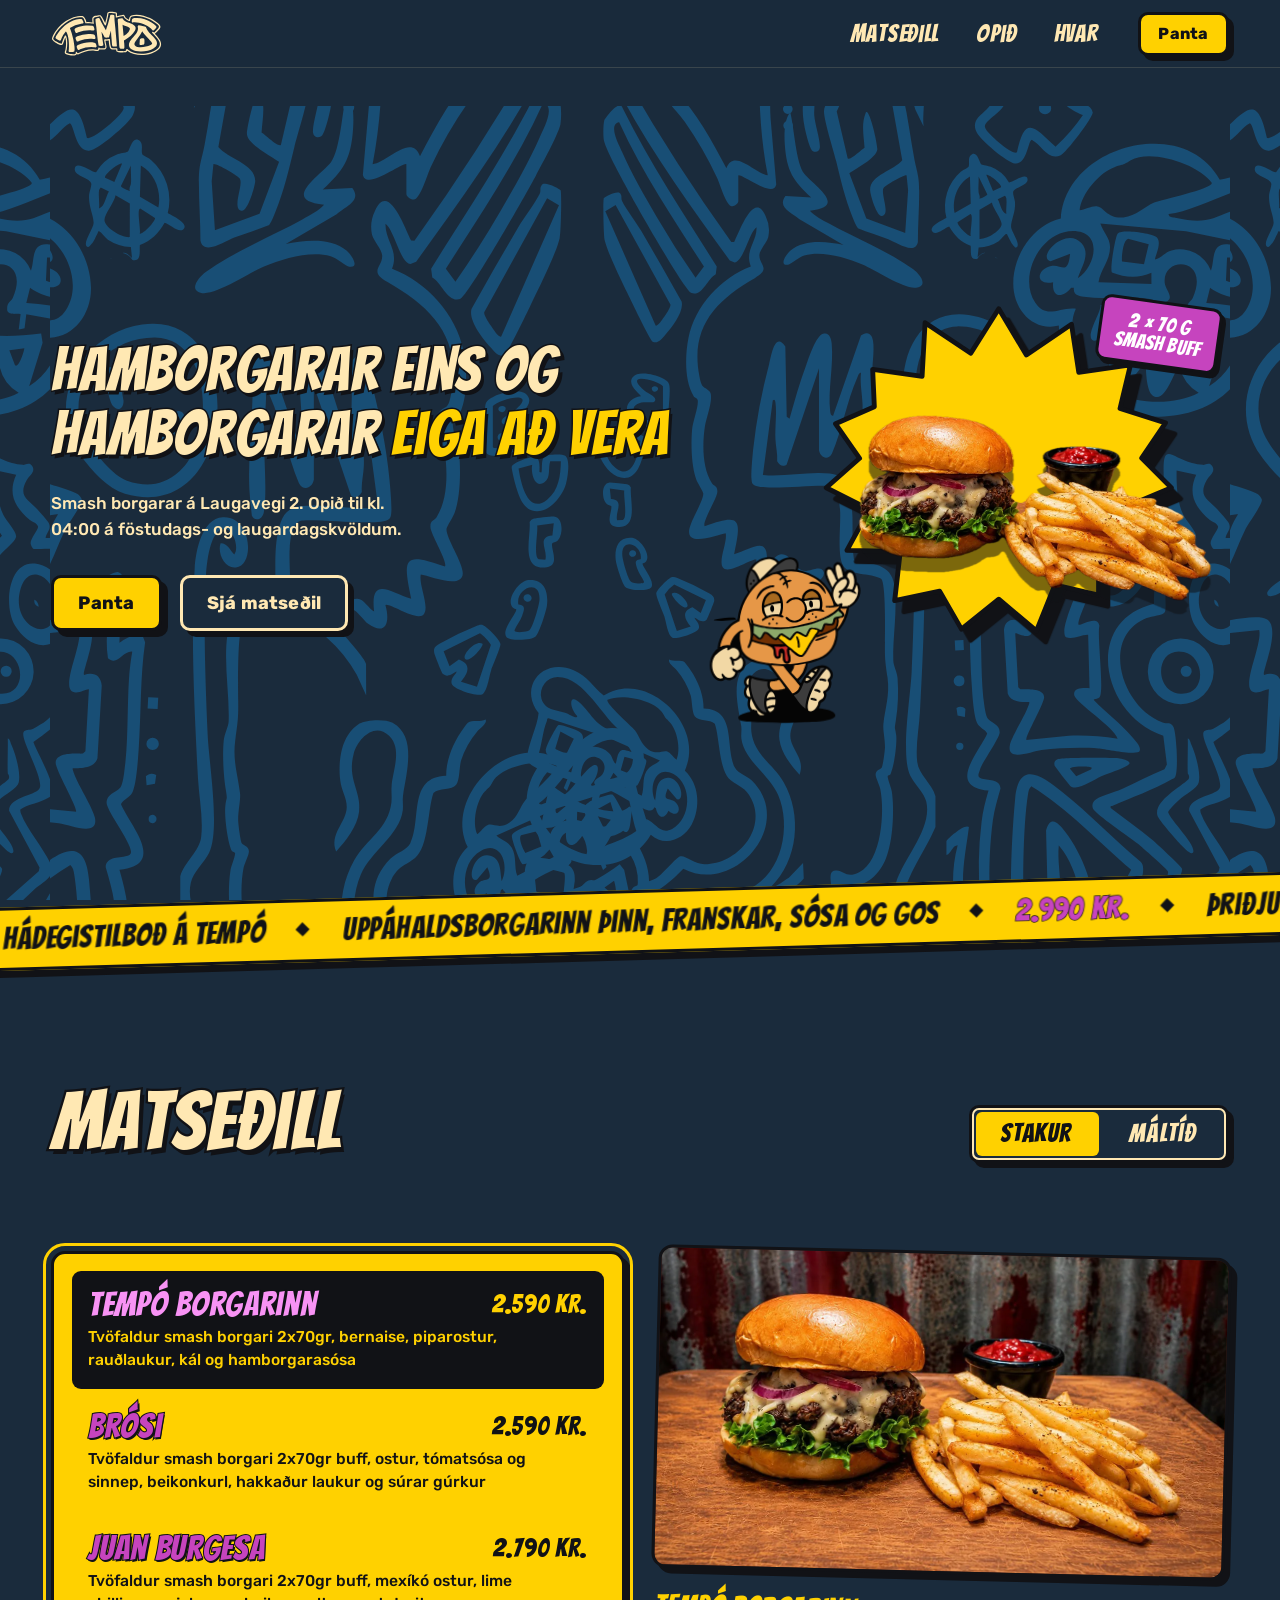
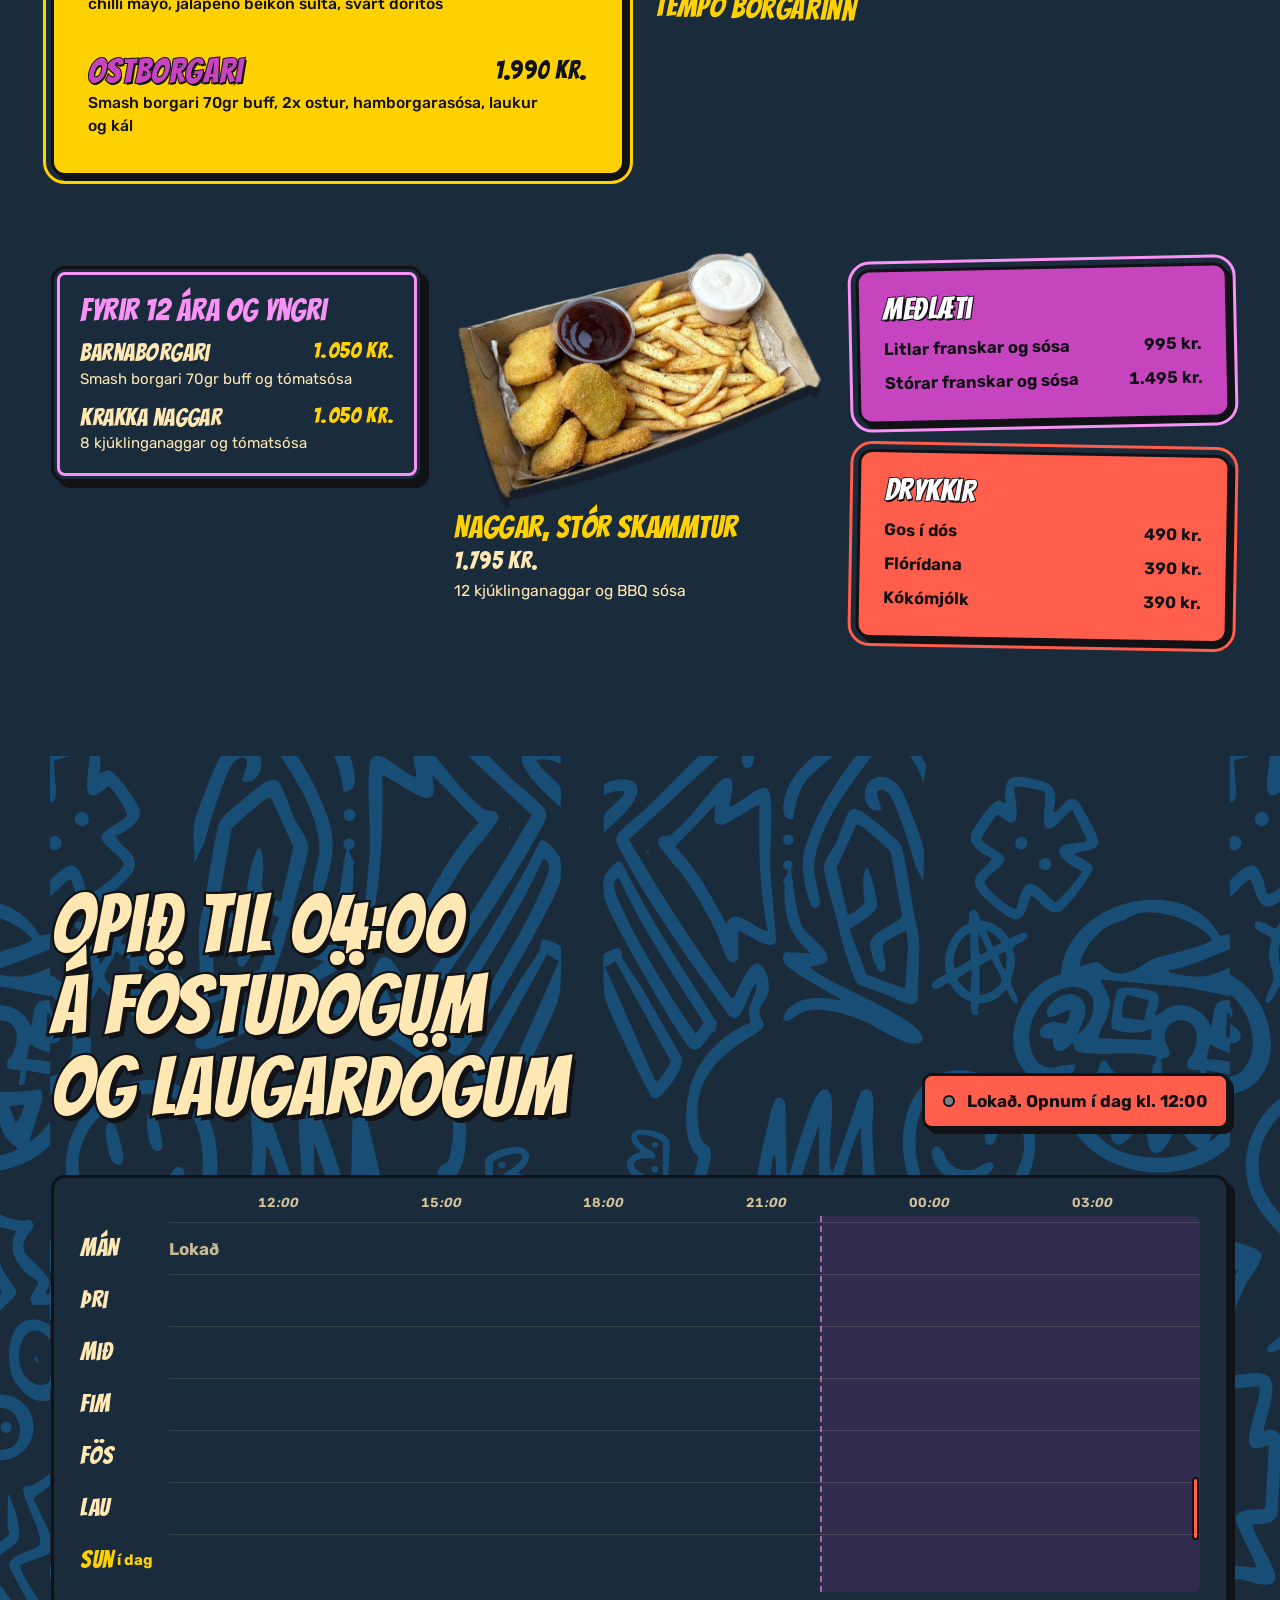
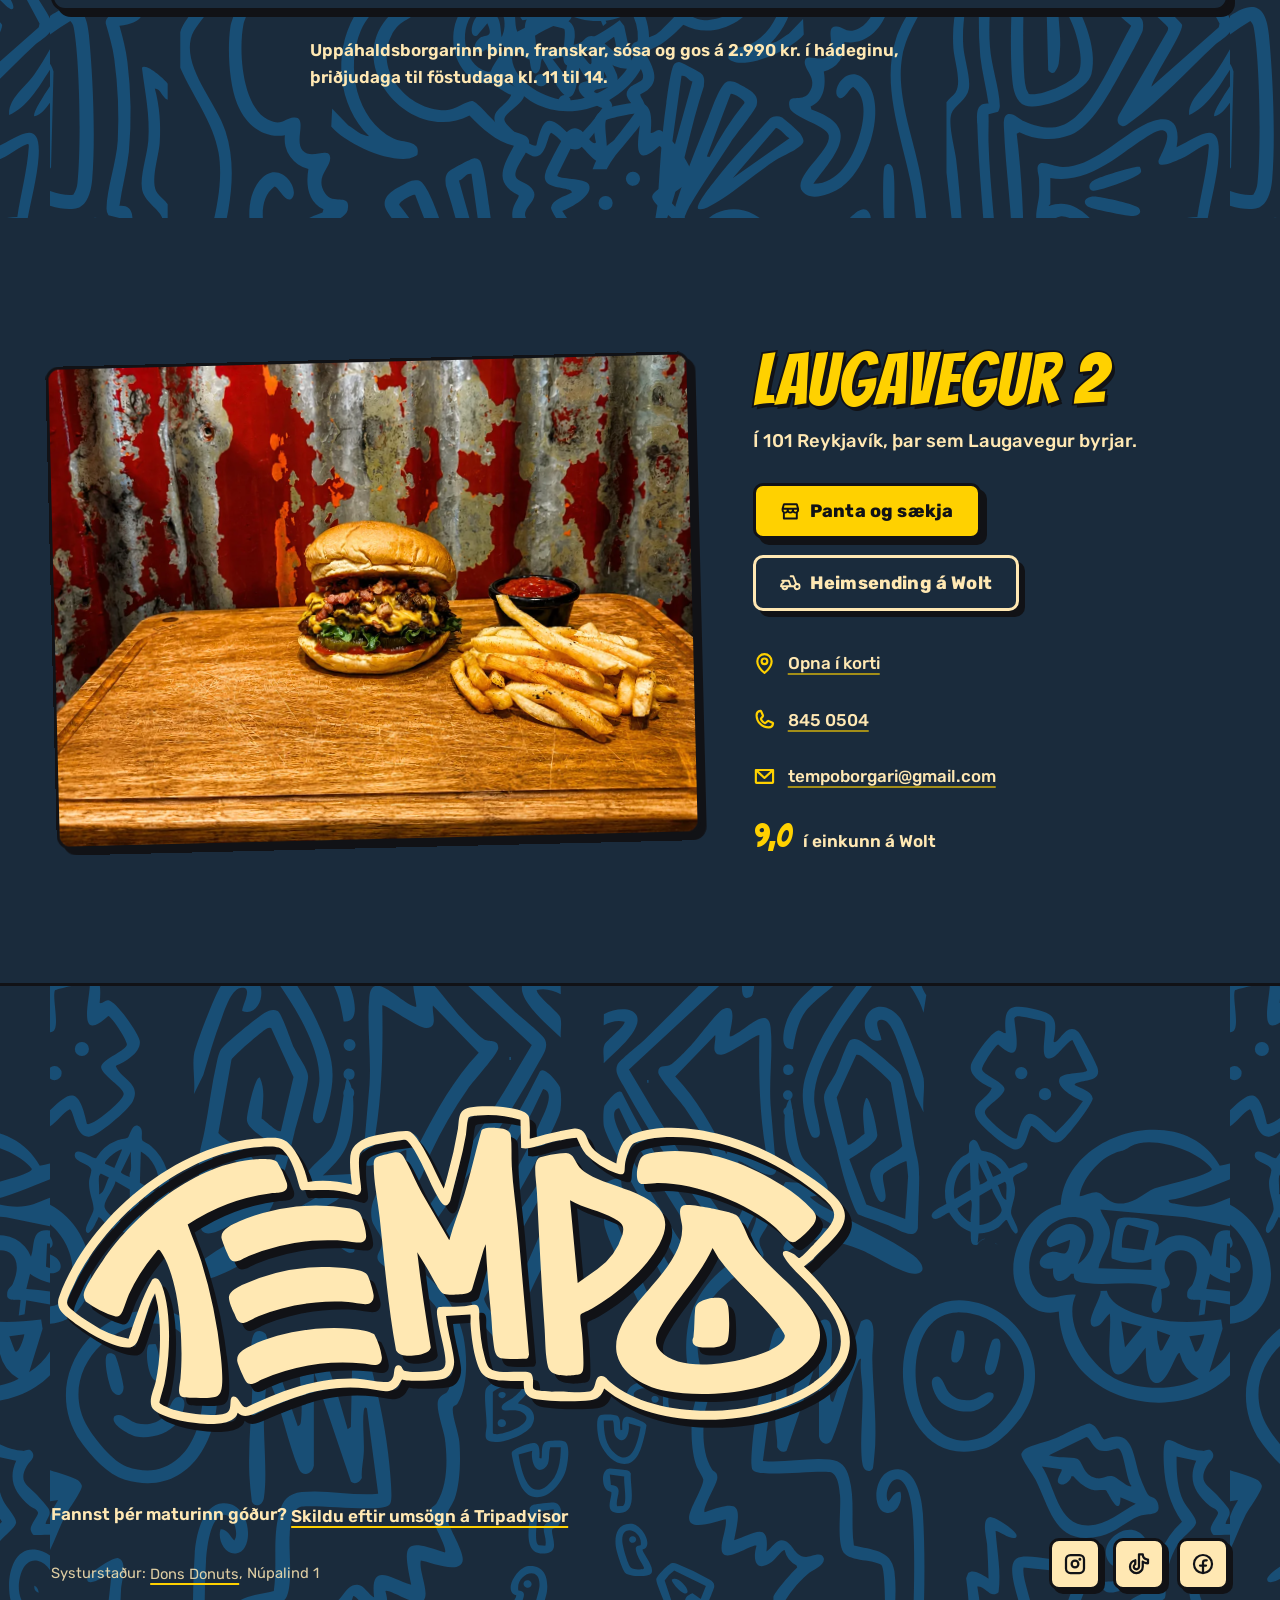
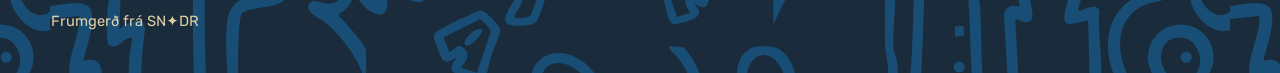
==== index.html @ e38ade60 "Deploy a52286d Tempó prototype (noindex preview)" ====
<!doctype html>
<html lang="is">
<head>
<meta charset="utf-8">
<meta name="viewport" content="width=device-width, initial-scale=1">
<title>Tempó Borgarar · Smash borgarar á Laugavegi 2</title>
<meta name="description" content="Smash borgarar á Laugavegi 2. Opið til 04:00 á föstudags- og laugardagskvöldum. Pantaðu til að sækja eða fáðu sent með Wolt.">
<meta name="robots" content="noindex, nofollow">
<meta name="theme-color" content="#1A2B3C">
<meta name="color-scheme" content="dark">
<link rel="icon" href="favicon-32.png" sizes="32x32" type="image/png">
<link rel="apple-touch-icon" href="apple-touch-icon.png">
<script>!function(){var r=document.documentElement;function s(v){r.getAttribute("data-input")!==v&&r.setAttribute("data-input",v)}addEventListener("pointerdown",function(){s("pointer")},!0);addEventListener("keydown",function(e){"Shift"!==e.key&&"Control"!==e.key&&"Alt"!==e.key&&"Meta"!==e.key&&s("key")},!0);r.classList.add("js")}();</script>
<link rel="preload" href="assets/fonts/bangers.woff2" as="font" type="font/woff2" crossorigin>
<link rel="preload" href="assets/fonts/rubik-var.woff2" as="font" type="font/woff2" crossorigin>
<link rel="preload" href="assets/img/cut-tempo.webp" as="image">
<link rel="stylesheet" href="assets/focus-guard.css">
<link rel="stylesheet" href="assets/tempo.css?v=75838f59">
<script src="assets/vendor/gsap.min.js" defer></script>
<script src="assets/vendor/ScrollTrigger.min.js" defer></script>
<script src="assets/tempo.js?v=7166f9d1" defer></script>
</head>
<body>
<svg class="sprite" aria-hidden="true" focusable="false"><symbol id="i-arrow-up-right" viewBox="0 0 256 256"><path d="M204,64V168a12,12,0,0,1-24,0V93L72.49,200.49a12,12,0,0,1-17-17L163,76H88a12,12,0,0,1,0-24H192A12,12,0,0,1,204,64Z"/></symbol><symbol id="i-envelope-simple" viewBox="0 0 256 256"><path d="M224,44H32A12,12,0,0,0,20,56V192a20,20,0,0,0,20,20H216a20,20,0,0,0,20-20V56A12,12,0,0,0,224,44ZM193.15,68,128,127.72,62.85,68ZM44,188V83.28l75.89,69.57a12,12,0,0,0,16.22,0L212,83.28V188Z"/></symbol><symbol id="i-facebook-logo" viewBox="0 0 256 256"><path d="M128,20A108,108,0,1,0,236,128,108.12,108.12,0,0,0,128,20Zm12,191.13V156h20a12,12,0,0,0,0-24H140V112a12,12,0,0,1,12-12h16a12,12,0,0,0,0-24H152a36,36,0,0,0-36,36v20H96a12,12,0,0,0,0,24h20v55.13a84,84,0,1,1,24,0Z"/></symbol><symbol id="i-instagram-logo" viewBox="0 0 256 256"><path d="M128,80a48,48,0,1,0,48,48A48.05,48.05,0,0,0,128,80Zm0,72a24,24,0,1,1,24-24A24,24,0,0,1,128,152ZM176,20H80A60.07,60.07,0,0,0,20,80v96a60.07,60.07,0,0,0,60,60h96a60.07,60.07,0,0,0,60-60V80A60.07,60.07,0,0,0,176,20Zm36,156a36,36,0,0,1-36,36H80a36,36,0,0,1-36-36V80A36,36,0,0,1,80,44h96a36,36,0,0,1,36,36ZM196,76a16,16,0,1,1-16-16A16,16,0,0,1,196,76Z"/></symbol><symbol id="i-list" viewBox="0 0 256 256"><path d="M228,128a12,12,0,0,1-12,12H40a12,12,0,0,1,0-24H216A12,12,0,0,1,228,128ZM40,76H216a12,12,0,0,0,0-24H40a12,12,0,0,0,0,24ZM216,180H40a12,12,0,0,0,0,24H216a12,12,0,0,0,0-24Z"/></symbol><symbol id="i-map-pin" viewBox="0 0 256 256"><path d="M128,60a44,44,0,1,0,44,44A44.05,44.05,0,0,0,128,60Zm0,64a20,20,0,1,1,20-20A20,20,0,0,1,128,124Zm0-112a92.1,92.1,0,0,0-92,92c0,77.36,81.64,135.4,85.12,137.83a12,12,0,0,0,13.76,0,259,259,0,0,0,42.18-39C205.15,170.57,220,136.37,220,104A92.1,92.1,0,0,0,128,12Zm31.3,174.71A249.35,249.35,0,0,1,128,216.89a249.35,249.35,0,0,1-31.3-30.18C80,167.37,60,137.31,60,104a68,68,0,0,1,136,0C196,137.31,176,167.37,159.3,186.71Z"/></symbol><symbol id="i-moped" viewBox="0 0 256 256"><path d="M212,124c-1.22,0-2.43.06-3.62.16L175.24,35.79A12,12,0,0,0,164,28H132a12,12,0,0,0,0,24h23.68l30.23,80.6A44.28,44.28,0,0,0,171,152h-29.2L119.24,91.79A12,12,0,0,0,108,84H28a12,12,0,0,0,0,24h4v2.92A60.14,60.14,0,0,0,0,164a12,12,0,0,0,12,12h4.74a44,44,0,0,0,86.52,0h65.48A44,44,0,1,0,212,124ZM48,130.05a12,12,0,0,0,8-11.32V108H99.68l16.5,44H26.06A36,36,0,0,1,48,130.05ZM60,188a20,20,0,0,1-18.32-12H78.32A20,20,0,0,1,60,188Zm152,0a20,20,0,1,1,20-20A20,20,0,0,1,212,188Z"/></symbol><symbol id="i-phone" viewBox="0 0 256 256"><path d="M224,154.8l-47.09-21.11-.18-.08a19.94,19.94,0,0,0-19,1.75,13.08,13.08,0,0,0-1.12.84l-22.31,19c-13-7.05-26.43-20.37-33.49-33.21l19.06-22.66a11.76,11.76,0,0,0,.85-1.15,20,20,0,0,0,1.66-18.83,1.42,1.42,0,0,1-.08-.18L101.2,32A20.06,20.06,0,0,0,80.42,20.15,60.27,60.27,0,0,0,28,80c0,81.61,66.39,148,148,148a60.27,60.27,0,0,0,59.85-52.42A20.06,20.06,0,0,0,224,154.8ZM176,204A124.15,124.15,0,0,1,52,80,36.29,36.29,0,0,1,80.48,44.46l18.82,42L80.14,109.28a12,12,0,0,0-.86,1.16A20,20,0,0,0,78,130.08c9.42,19.28,28.83,38.56,48.31,48A20,20,0,0,0,146,176.63a11.63,11.63,0,0,0,1.11-.85l22.43-19.07,42,18.81A36.29,36.29,0,0,1,176,204Z"/></symbol><symbol id="i-storefront" viewBox="0 0 256 256"><path d="M236,96a12,12,0,0,0-.44-3.3L221.2,42.51A20.08,20.08,0,0,0,202,28H54A20.08,20.08,0,0,0,34.8,42.51L20.46,92.7A12,12,0,0,0,20,96h0v16a43.94,43.94,0,0,0,16,33.92V216a12,12,0,0,0,12,12H208a12,12,0,0,0,12-12V145.92A43.94,43.94,0,0,0,236,112V96ZM57.05,52H199l9.14,32H47.91Zm91,56v4a20,20,0,0,1-40,0v-4ZM53,128.71A20,20,0,0,1,44,112v-4H84v4a20,20,0,0,1-20,20,19.76,19.76,0,0,1-9.07-2.2A11.54,11.54,0,0,0,53,128.71ZM196,204H60V155.81c1.32.12,2.65.19,4,.19a43.86,43.86,0,0,0,32-13.85,43.89,43.89,0,0,0,64,0A43.86,43.86,0,0,0,192,156c1.35,0,2.68-.07,4-.19Zm16-92a20,20,0,0,1-9,16.71,11.66,11.66,0,0,0-1.88,1.09A20,20,0,0,1,172,112v-4h40Z"/></symbol><symbol id="i-tiktok-logo" viewBox="0 0 256 256"><path d="M224,68a44.05,44.05,0,0,1-44-44,12,12,0,0,0-12-12H128a12,12,0,0,0-12,12V156a16,16,0,1,1-22.85-14.47A12,12,0,0,0,100,130.69V88A12,12,0,0,0,85.9,76.19a79.35,79.35,0,0,0-47.08,27.74A81.84,81.84,0,0,0,20,156a80,80,0,0,0,160,0V122.67A107.47,107.47,0,0,0,224,132a12,12,0,0,0,12-12V80A12,12,0,0,0,224,68Zm-12,39.15a83.05,83.05,0,0,1-37-14.91A12,12,0,0,0,156,102v54a56,56,0,0,1-112,0,57.86,57.86,0,0,1,32-51.56V124a40,40,0,1,0,64,32V36h17.06A68.21,68.21,0,0,0,212,90.94Z"/></symbol><symbol id="i-x" viewBox="0 0 256 256"><path d="M208.49,191.51a12,12,0,0,1-17,17L128,145,64.49,208.49a12,12,0,0,1-17-17L111,128,47.51,64.49a12,12,0,0,1,17-17L128,111l63.51-63.52a12,12,0,0,1,17,17L145,128Z"/></symbol></svg>
<a class="skip" href="#efni">Beint í efnið</a>

<header class="bar">
  <div class="bar__in">
    <a class="bar__logo" href="#top" data-top aria-label="Tempó, efst á síðu"><svg class="logo" aria-hidden="true" focusable="false" xmlns="http://www.w3.org/2000/svg" viewBox="610.6 99.6 816.1 330.7"><g fill="currentColor"><path d="M1091.6 137.5c13-3.8 27-7.4 40.4-9.5 3.6-.6 5.7-1.3 9.4-.1 6.5 2 7.5 10 10.4 15.2 5.4 9.7 17.2 14.5 26.7 19.4 1.7-12 5.3-25.4 17.6-30 39.9-15.1 99.5.4 136.3 19 20 10.1 53.4 30.4 68.2 46.8 22.1 24.6-10.1 43.3-24.9 60.6l-8.7 7a251 251 0 0 1 32.1 37c11.8 17.2 19.5 38.8 9.2 58.4-17.9 33.9-69 51.4-105 56.3-45.8 6.3-100.6.8-137.1-29.2-1.9 6.7-6.7 11-13.8 11.9-14 1.6-36.1 1.2-50.2-.5-12.7-1.6-17.5-5.5-16.6-19-10.9-.4-32.8 2-41-6.4-8.5-8.7-12-39.2-12.6-51.5-.1-2.5.4-5.7 0-8.1-.1-.8.3-.9-.8-.8l-23.8 1.6c1.1 12.5 4.9 24.6 7 36.8.9 5.6 2 10 .2 15.6-1.4 4.2-3.9 8.3-8.1 10-7.6 2.9-30 2.7-38.7 2.3-1.3-.1-4-1-4.4-1-.6.1-2.8 4.6-3.5 5.5-8.3 10.6-20.2 4.8-31.5 3.6-42.1-4.4-71.9 7.4-109.1 23.4-7 3-14.6 7.4-21.2 1-1.6 7-10 9.5-16.3 10.6-15.6 2.9-54.4-2.6-67-12.8-8.6-6.9-.9-20.3 1-29.3 4.4-19.5 5.1-43.4 3.6-63.2q-1-12.9-4.3-25.3l-2.7 5.3c-6 13.1-9.2 29.4-14.7 42.3-1.4 3.3-3.8 6.1-7.6 6.7-16 2.2-47.5-17.7-60-27.7-8.6-7-15.5-12.2-11-24 29.2-78.6 117.8-154.2 203.9-158.5 16.5-.8 23-1.4 32.5 12.8a92 92 0 0 1 13.1 31.2c14.7-2.4 30-1 44.3 2.7-1.1-9.2-2.6-19.7-1.6-29 1.2-11.3 12-16.9 21.9-19.5 7.8-2 29.5-6.3 36.7-5.2 4.3.7 9.3 8.5 11.5 12 9 14 15.9 30.7 23.6 45.5.7-.3 3.4-11.1 3.9-12.9q6.5-23.3 10.5-47.1c1.5-9.6-.4-18.9 12-21.3 13-2.5 43-1.6 55 4.8 1.9 1.1 4 3 4.5 5.2s.6 7.7.7 10.2c.2 3.7-.2 7.5 0 11.2m-9.4-19a115 115 0 0 0-42.3-4.3c-1.8 0-8.6.8-9.6 1.8-1.6 1.8-2.3 13.8-2.8 17.3-3.8 22.6-10.6 44.5-15.9 66.8-4.2 8.7-8.6 2.8-11.7-2.7-9.8-17.1-17-38.9-28.6-54.6-4.2-5.7-4.7-4.4-11.5-3.5-8.4 1-28.1 4-34.5 8.6-1.7 1.2-4.2 3.7-4.7 5.7-1.2 6-.5 13.9 0 20 .2 4.3 1.8 11.3 1.5 15.2 0 2-1.7 5-4 5.2-1.7 0-9.1-2.5-11.8-3-14-2.8-25.4-1.6-39.1-1.9-3.4 0-5.6 1.4-7-3.4-3.3-12-7.2-28-16.7-37-4.3-4.2-16.2-3.4-22.1-3-76.2 3.8-154.8 70.2-186.8 136.4-2 4.3-5.9 12-7.2 16.2-2 6 1 8 5.4 12 4.8 4.1 12 8.9 17.5 12.4a95 95 0 0 0 38.2 15.8c6.9-20.3 13.3-40.8 23.8-59.5 5.3-4.1 8.3 2.3 9.9 6.5 9.7 26.8 8.2 70.2 2.4 98-.6 2.9-5.2 18.3-5 19.2.3 1.8 13 6.7 15.4 7.4 11.4 3.5 42.3 8 52.6 2.3 5.4-3 1.6-14.6 5.4-15.8 6.5-2 7.6 10.7 14 10.7 34.7-16.8 72.2-30.4 111.6-28.7 8.9.4 17.8 2.9 26.3 3.3 5.2.2 7.7-.3 9.6-5.6 1.3-3.4.1-10.7 4.6-11.2s4.3 4.6 6.4 5.5c.9.4 4.4.9 5.6 1 6.3.5 16.4-.1 23-.6 7-.5 12.9-.8 12.8-9.5-.1-11.5-5.9-29-7.6-41.3-.5-3.5-2.4-11.2.7-13.3 2-1.3 13-.4 16.4-.5l9.3-.6c3.7-.2 10.6-2.9 13.5-.3 2.5 2.3 1.3 9.8 1.6 13.1.8 12.8 2 26.1 5.5 38.5 1.2 4.7 2.5 10.6 7.6 12.6 8.8 3.4 21.8 1.4 31.4 1.9 6.4.2 9 .7 9.5 7.9.3 2.2-.5 7.3.3 9 1.5 3 15.3 2.3 18.6 3.2 11.2-1.3 26.7 1.8 37.5-.3 8.1-1.5 4.5-13.7 10.7-15.4 5.5-1.4 7.4 3.5 10.9 6.4 49.4 41.8 163.5 35.5 211.7-6.2 30.2-26.1 21.6-50.6-.3-78.4-9.8-12.4-21.4-22-31.4-33.5-1.6-1.9-7-8.8-7-10.9-.6-6.2 8.6-1.6 11-.1 1.6 1 3.9 3.6 4.8 4q.8.3 1.4-.2c1.8-.8 9.5-9 11.4-11a339 339 0 0 0 17-19c11.9-14.7 4.1-22.2-8.3-32.6-44.1-36.8-113.4-67-172-56.8-3.4.6-12.4 2.6-15.1 4.4-4.6 3.2-8 15.4-8.7 20.7-1 7.3 1.5 13.1-9.4 9.2a86 86 0 0 1-29.8-18.7c-4.4-5.2-6.3-11-9.3-16.9-7 .5-14.2 2-21 3.5-8.6 1.9-20.1 6.3-28.3 7.2a21 21 0 0 1-6.6-.4zm0 0"/><path d="m1047.3 243.4-1.9 4.9-11.8 40.4c-1 2.5-3.4 3.7-6 4.4-3.9 1-18 1.8-21.8.5-3.8-1.2-6.6-7-8.7-10.4-3.1-5.2-5.8-10.8-9-16l-9.6-15.7c3.6 32.1 8.5 64 13.6 95.8-.8 6-12.4 7.7-17.2 8-5.9.4-14.6.8-17.7-5.3-8-44-11.7-89-16.5-133.5-1.8-17-6.3-37.3-5.9-54.3.1-3.5 1.3-5.5 4.6-6.8 2.7-1 14.1-4 17-4.3 6.5-.6 8.7 4.7 11.4 9.7 5.5 10.2 9.8 21.2 15.5 31.4l27.4 47.4c4-15.5 10.4-30.3 15-45.6 6.5-21.4 11.2-43.4 17.3-64.8 2.2-3.5 11.6-2.8 15.5-2.6 5 .3 13.2 1.2 14 7.4 1.2 10 .4 21.3 1 31.5 1.1 20 4.2 39.8 6 59.7 4 43 7.3 86 11.3 129-.5 1.6-.7 4-2.8 4.3-8.2-.4-17.5 1-25.5-.6-6.3-1.3-6.7-10.7-7.5-16-1.3-8.8-1.4-17.7-2.2-26.5-2.3-24-4.4-48-5.5-72m199.3-39c5.6-1.2 17.2 1.3 23.1 2.3 6.4 1.2 25.1 4.6 29.8 8 4.1 2.8 9.8 18.8 12.8 24.2 14.5 26.2 43 43 60.3 67.6 18.3 26.2 11.9 46.4-12.9 64-31.7 22.8-93.6 27.4-131 20.4-34.2-6.3-63.6-30.4-44.3-67 16-30.3 62.5-62.4 60.2-98.7-.3-5.1-5.7-19 2-20.8m28.6 42.8c-3.8 8.5-9 17-14.2 24.7-11.3 17-25 32.4-35.4 50-5.4 9.2-11.5 19.2-3.2 28.5 22.1 24.5 83.7 11.3 110.5-.5 5-2.2 15-8.3 14.9-14.5 0-1.8-7-11.5-8.7-13.5-17.5-22.4-41.6-41.4-58.2-64.9zM740.9 395.9c-3.5-3.3-.6-13.1-.2-17.6 3-34-.1-95-18.1-124.8-4.2-6.9-4-5-8.6.5a181 181 0 0 0-25.1 39.7c-2.4 5.5-4 11.7-6.4 17-1.4 3-3.1 5.5-7 5.4a97 97 0 0 1-30-15.2q-3.2-4.5-1.4-9.9c2.6-7.7 13.3-23.4 18.3-30.7 32.3-47.9 94.3-98.7 154.5-102.2 5.8-.3 17-1 21.1 3a85 85 0 0 1 9.6 21c2.4 11.3-10 9.2-17.4 10.3a194 194 0 0 0-82.3 31.3c4.3 12.5 9.8 24.6 13.7 37.2a502 502 0 0 1 19.6 95.2c.9 9 2.8 27.3 0 35.3-1.8 5.3-6.1 5.7-11.2 6.2-4.6.5-9.2.1-13.7 0-3.1 0-13.3.3-15.4-1.7M1128 151.8c8.1.3 9 9.3 13.6 14.5 10 11.4 36.2 17.5 50.7 23.5 26 10.7 45.7 23.4 29.4 54-13.2 24.7-43.1 50.5-67.5 64.3-1.6 1-11.2 5.3-11.5 5.9-1.3 2 1 15.4 1.3 18.7q.8 8.5 1.1 16.8c.2 5 .8 16.3-.1 20.6-.3 1.6-1.8 3.7-3.5 4-2 .5-7.6 1.1-9.8 1.3-7 .4-19.3-.2-21.7-8.3-3-10.2-2.8-29.6-3.7-40.9-3.3-45-5.3-90.1-7.6-135.2-.4-7.5-1.8-16-1.7-23.4 0-4 1-9.5 5-11.4a91 91 0 0 1 26-4.4m11.7 130.7 19.9-14.1a68 68 0 0 0 25.1-34.8c2.4-9.2-1-11.8-8.4-16-14-7.8-30.4-10-44.3-18.2Zm0 0"/><path d="M1348.6 237.2c-3.3-3-6.3-7-9.7-10.1-28.8-25.5-82.8-46.3-121.4-45-3.8 0-8.8 1-12.5 1-9.7 0-5.1-20.8-2-25.9 3.4-5.7 14.3-6.1 20.6-6.7 44.7-3.8 85.6 11.2 122.6 34.6a138 138 0 0 1 29.6 24.3c4.7 5.4 4 9.3.2 15a82 82 0 0 1-17.7 16.6c-4.4 1.3-6.8-1-9.7-3.8M865.2 205a198 198 0 0 1 46.2 2.7c4.4 1 8.7 2.5 10.6 6.8 2.2 4.7 6 17.7 5 22.5s-5.6 5-9.5 4.8c-6-.3-12.8-2-19.1-2.2a206 206 0 0 0-89.2 15.7c-5 2-14 9.1-18.4 3.3-2-2.6-8.8-19.1-9-22.1-.3-8.3 11.7-13 18.1-16 19-8.7 44.4-14.4 65.3-15.5m17.5 61.4c9.6 0 20.9.6 30.4 2 4.6.8 12.6 2 15.3 6 2 2.9 6 16.8 6.3 20.4.3 5.6-2.7 9.1-8.4 9-5-.3-11.6-1.9-17-2.3-30-2.2-62.7 3-90.4 14.4-3.6 1.5-11.6 6.2-14.6 6.7-6.1.9-7.7-5.3-9.7-9.7-1.9-4.1-5.9-12.8-5.2-17 .9-5.3 8.7-9.3 13-11.5a192 192 0 0 1 80.3-18m52.9 67.9a70 70 0 0 1 7.4 22.9c0 11.4-12.2 6.8-19 6.2a206 206 0 0 0-101 15.7c-4.8 2-12.3 8.3-16.5 2.4-2-2.7-8.2-17-8.7-20.1-1.5-8.8 7-12.7 13.7-16 31.2-15.6 80.1-22 114.2-15 2.1.5 8.6 2.5 10 3.9m342.7-37c7.1-.1 10.3 1.3 12.2 8.2 1.6 6.1 2 30-.6 35.4-3.4 7-18.4 6.7-25 6.2-4.5-.3-10-1-10-6.8 0-1.6.8-2.6 1-3.9 1.2-9.5.7-18.8 1.7-28.1.9-8.1 14-10.9 20.7-11m0 0"/></g></svg></a>
    <nav class="bar__nav" aria-label="Aðalvalmynd">
      <a href="#matsedill">Matseðill</a>
      <a href="#opid">Opið</a>
      <a href="#hvar">Hvar</a>
    </nav>
    <a class="btn btn--cheese bar__cta" href="https://takeaway.dineout.is/tempoborgarar/order?lng=is">Panta</a>
    <button class="bar__burger" type="button" aria-expanded="false" aria-controls="valmynd" aria-label="Opna valmynd">
      <span></span><span></span><span></span>
    </button>
  </div>
</header>

<div class="panel" id="valmynd" tabindex="-1" role="dialog" aria-modal="true" aria-label="Valmynd" hidden>
  <nav class="panel__nav" aria-label="Valmynd">
    <a href="#matsedill">Matseðill</a>
    <a href="#opid">Opið</a>
    <a href="#hvar">Hvar</a>
  </nav>
  <p class="panel__status" data-status>Opnunartímar</p>
  <div class="panel__foot">
    <a class="btn btn--cheese" href="https://takeaway.dineout.is/tempoborgarar/order?lng=is">Panta</a>
    <a class="btn btn--line" href="https://wolt.com/is/isl/reykjavik/restaurant/tempo-borgarar">Wolt heimsending</a>
  </div>
</div>

<div class="awning" aria-hidden="true"></div>

<main id="efni">

  <section class="hero dood" id="top" aria-labelledby="hero-title">
    <div class="hero__copy">
      <h1 class="hero__title" id="hero-title">
        <span class="w"><span>Hamborgarar eins&nbsp;og</span></span>
        <span class="w"><span>hamborgarar <em>eiga&nbsp;að&nbsp;vera</em></span></span>
      </h1>
      <p class="hero__sub">Smash borgarar á Laugavegi 2. Opið til kl. 04:00 á föstudags- og laugardagskvöldum.</p>
      <div class="hero__cta">
        <a class="btn btn--cheese btn--big" href="https://takeaway.dineout.is/tempoborgarar/order?lng=is">Panta</a>
        <a class="btn btn--line btn--big" href="#matsedill">Sjá matseðil</a>
      </div>
    </div>
    <div class="hero__stage" aria-hidden="true">
      <svg class="hero__burst" viewBox="-100 -100 200 200"><polygon data-burst points=""/></svg>
      <img class="hero__burger" src="assets/img/cut-tempo.webp" width="998" height="531" alt="">
      <span class="sticker sticker--grape hero__tag">2 × 70 g<br>smash buff</span>
      <div class="guy-home guy-home--hero" data-guy-home="hero"><img src="assets/svg/mascot.svg" width="1220" height="1160" alt=""></div>
    </div>
  </section>

  <div class="tape" role="marquee" aria-label="Hádegistilboð á Tempó: uppáhaldsborgarinn þinn, franskar, sósa og gos á 2.990 kr., þriðjudaga til föstudaga kl. 11 til 14">
    <div class="tape__track" data-tape aria-hidden="true">
      <span>Hádegistilboð á Tempó</span><b>Uppáhaldsborgarinn þinn, franskar, sósa og gos</b><span class="tape__price">2.990 kr.</span><b>Þriðjudaga til föstudaga kl. 11 til 14</b>
    </div>
  </div>

  <section class="menu" id="matsedill" aria-labelledby="menu-title">
    <div class="menu__head">
      <h2 class="h2" id="menu-title">Matseðill</h2>
      <div class="switch" role="radiogroup" aria-label="Verð">
        <button type="button" role="radio" aria-checked="true" data-mode="stakur">Stakur</button>
        <button type="button" role="radio" aria-checked="false" data-mode="maltid">Máltíð</button>
        <span class="switch__knob" aria-hidden="true"></span>
      </div>
      <p class="menu__note" data-mode-note>Máltíð: borgari, franskar, sósa og gos.</p>
    </div>

    <div class="menu__main">
      <div class="board">
        <ul class="board__list">
          <li><button class="item" type="button" aria-pressed="true" data-burger="tempo">
            <span class="item__name">Tempó borgarinn</span>
            <span class="item__price"><span data-p="2590,3590">2.590</span> kr.</span>
            <span class="item__desc">Tvöfaldur smash borgari 2x70gr, bernaise, piparostur, rauðlaukur, kál og hamborgarasósa</span>
          </button></li>
          <li><button class="item" type="button" aria-pressed="false" data-burger="brosi">
            <span class="item__name">Brósi</span>
            <span class="item__price"><span data-p="2590,3590">2.590</span> kr.</span>
            <span class="item__desc">Tvöfaldur smash borgari 2x70gr buff, ostur, tómatsósa og sinnep, beikonkurl, hakkaður laukur og súrar gúrkur</span>
          </button></li>
          <li><button class="item" type="button" aria-pressed="false" data-burger="juan">
            <span class="item__name">Juan Burgesa</span>
            <span class="item__price"><span data-p="2790,3790">2.790</span> kr.</span>
            <span class="item__desc">Tvöfaldur smash borgari 2x70gr buff, mexíkó ostur, lime chilli mayo, jalapeno beikon sulta, svart doritos</span>
          </button></li>
          <li><button class="item" type="button" aria-pressed="false" data-burger="ost">
            <span class="item__name">Ostborgari</span>
            <span class="item__price"><span data-p="1990,2990">1.990</span> kr.</span>
            <span class="item__desc">Smash borgari 70gr buff, 2x ostur, hamborgarasósa, laukur og kál</span>
          </button></li>
        </ul>
      </div>

      <figure class="display">
        <div class="display__frame">
          <img class="is-on" data-photo="tempo" src="assets/img/photo-tempo.webp" width="1200" height="675" alt="Tempó borgarinn með frönskum á viðarbretti fyrir framan ryðgað bárujárn">
          <img data-photo="brosi" src="assets/img/photo-brosi.webp" width="1200" height="675" loading="lazy" alt="Brósi með frönskum á viðarbretti">
          <img data-photo="juan" src="assets/img/photo-juan.webp" width="1200" height="675" loading="lazy" alt="Juan Burgesa með svörtu doritos og frönskum">
          <img data-photo="ost" src="assets/img/photo-ost.webp" width="1200" height="675" loading="lazy" alt="Ostborgari með frönskum á viðarbretti">
        </div>
        <figcaption class="display__cap" data-cap>Tempó borgarinn</figcaption>
      </figure>
    </div>

    <div class="menu__more">
      <div class="kids">
        <h3 class="h3">Fyrir 12 ára og yngri</h3>
        <ul class="rows">
          <li><span class="rows__name">Barnaborgari</span><span class="rows__price"><span data-p="1050,1990">1.050</span> kr.</span><span class="rows__desc">Smash borgari 70gr buff og tómatsósa</span></li>
          <li><span class="rows__name">Krakka naggar</span><span class="rows__price"><span data-p="1050,1990">1.050</span> kr.</span><span class="rows__desc">8 kjúklinganaggar og tómatsósa</span></li>
        </ul>
        <p class="kids__note" data-kids-note hidden>Máltíð: franskar, tómatsósa og djús.</p>
      </div>

      <div class="nuggets">
        <img src="assets/img/cut-naggatilbod.webp" width="855" height="584" loading="lazy" alt="Kjúklinganaggar og franskar með tveimur sósum í bakka">
        <div>
          <h3 class="h3">Naggar, stór skammtur</h3>
          <p class="nuggets__price"><span data-p="1795,2795">1.795</span> kr.</p>
          <p class="nuggets__desc">12 kjúklinganaggar og BBQ sósa</p>
        </div>
      </div>

      <div class="sticker-box sticker-box--grape">
        <h3 class="h3">Meðlæti</h3>
        <dl>
          <div><dt>Litlar franskar og sósa</dt><dd>995 kr.</dd></div>
          <div><dt>Stórar franskar og sósa</dt><dd>1.495 kr.</dd></div>
        </dl>
        <img class="sticker-box__pic" src="assets/img/cut-franskar.webp" width="982" height="537" loading="lazy" alt="">
      </div>

      <div class="sticker-box sticker-box--coral">
        <h3 class="h3">Drykkir</h3>
        <dl>
          <div><dt>Gos í dós</dt><dd>490 kr.</dd></div>
          <div><dt>Flórídana</dt><dd>390 kr.</dd></div>
          <div><dt>Kókómjólk</dt><dd>390 kr.</dd></div>
        </dl>
      </div>
    </div>
  </section>

  <section class="hours dood" id="opid" aria-labelledby="hours-title">
    <div class="hours__head">
      <h2 class="h2" id="hours-title">Opið til 04:00 á föstudögum og laugardögum</h2>
      <p class="live" data-live><span class="live__dot" aria-hidden="true"></span><span data-live-text>Opnunartímar</span></p>
    </div>
    <div class="week" data-week>
      <div class="week__axis" aria-hidden="true"></div>
    </div>
    <p class="hours__lunch">Uppáhaldsborgarinn þinn, franskar, sósa og gos á 2.990 kr. í hádeginu, þriðjudaga til föstudaga kl. 11 til 14.</p>
  </section>

  <section class="where" id="hvar" aria-labelledby="where-title">
    <figure class="where__photo">
      <img src="assets/img/photo-board.webp" width="1448" height="1086" loading="lazy" alt="Brósi á stóru viðarbretti fyrir framan rautt, ryðgað bárujárn">
    </figure>
    <div class="where__copy">
      <h2 class="where__title" id="where-title">Laugavegur 2</h2>
      <p class="where__sub">Í 101 Reykjavík, þar sem Laugavegur byrjar.</p>
      <div class="where__cta">
        <a class="btn btn--cheese btn--big" href="https://takeaway.dineout.is/tempoborgarar/order?lng=is"><svg class="ico" aria-hidden="true"><use href="#i-storefront"/></svg>Panta og sækja</a>
        <a class="btn btn--line btn--big" href="https://wolt.com/is/isl/reykjavik/restaurant/tempo-borgarar"><svg class="ico" aria-hidden="true"><use href="#i-moped"/></svg>Heimsending á Wolt</a>
      </div>
      <ul class="where__info">
        <li><svg class="ico" aria-hidden="true"><use href="#i-map-pin"/></svg><a href="https://maps.app.goo.gl/C6HMzFxDxhFYtd8QA">Opna í korti</a></li>
        <li><svg class="ico" aria-hidden="true"><use href="#i-phone"/></svg><a href="tel:+3548450504">845 0504</a></li>
        <li><svg class="ico" aria-hidden="true"><use href="#i-envelope-simple"/></svg><a href="mailto:tempoborgari@gmail.com">tempoborgari@gmail.com</a></li>
      </ul>
      <p class="where__score"><b>9,0</b> í einkunn á Wolt</p>
    </div>
  </section>

</main>

<footer class="foot dood">
  <div class="foot__stage">
    <a class="foot__logo" href="#top" data-top aria-label="Tempó, efst á síðu"><svg class="logo" aria-hidden="true" focusable="false" xmlns="http://www.w3.org/2000/svg" viewBox="610.6 99.6 816.1 330.7"><g fill="currentColor"><path d="M1091.6 137.5c13-3.8 27-7.4 40.4-9.5 3.6-.6 5.7-1.3 9.4-.1 6.5 2 7.5 10 10.4 15.2 5.4 9.7 17.2 14.5 26.7 19.4 1.7-12 5.3-25.4 17.6-30 39.9-15.1 99.5.4 136.3 19 20 10.1 53.4 30.4 68.2 46.8 22.1 24.6-10.1 43.3-24.9 60.6l-8.7 7a251 251 0 0 1 32.1 37c11.8 17.2 19.5 38.8 9.2 58.4-17.9 33.9-69 51.4-105 56.3-45.8 6.3-100.6.8-137.1-29.2-1.9 6.7-6.7 11-13.8 11.9-14 1.6-36.1 1.2-50.2-.5-12.7-1.6-17.5-5.5-16.6-19-10.9-.4-32.8 2-41-6.4-8.5-8.7-12-39.2-12.6-51.5-.1-2.5.4-5.7 0-8.1-.1-.8.3-.9-.8-.8l-23.8 1.6c1.1 12.5 4.9 24.6 7 36.8.9 5.6 2 10 .2 15.6-1.4 4.2-3.9 8.3-8.1 10-7.6 2.9-30 2.7-38.7 2.3-1.3-.1-4-1-4.4-1-.6.1-2.8 4.6-3.5 5.5-8.3 10.6-20.2 4.8-31.5 3.6-42.1-4.4-71.9 7.4-109.1 23.4-7 3-14.6 7.4-21.2 1-1.6 7-10 9.5-16.3 10.6-15.6 2.9-54.4-2.6-67-12.8-8.6-6.9-.9-20.3 1-29.3 4.4-19.5 5.1-43.4 3.6-63.2q-1-12.9-4.3-25.3l-2.7 5.3c-6 13.1-9.2 29.4-14.7 42.3-1.4 3.3-3.8 6.1-7.6 6.7-16 2.2-47.5-17.7-60-27.7-8.6-7-15.5-12.2-11-24 29.2-78.6 117.8-154.2 203.9-158.5 16.5-.8 23-1.4 32.5 12.8a92 92 0 0 1 13.1 31.2c14.7-2.4 30-1 44.3 2.7-1.1-9.2-2.6-19.7-1.6-29 1.2-11.3 12-16.9 21.9-19.5 7.8-2 29.5-6.3 36.7-5.2 4.3.7 9.3 8.5 11.5 12 9 14 15.9 30.7 23.6 45.5.7-.3 3.4-11.1 3.9-12.9q6.5-23.3 10.5-47.1c1.5-9.6-.4-18.9 12-21.3 13-2.5 43-1.6 55 4.8 1.9 1.1 4 3 4.5 5.2s.6 7.7.7 10.2c.2 3.7-.2 7.5 0 11.2m-9.4-19a115 115 0 0 0-42.3-4.3c-1.8 0-8.6.8-9.6 1.8-1.6 1.8-2.3 13.8-2.8 17.3-3.8 22.6-10.6 44.5-15.9 66.8-4.2 8.7-8.6 2.8-11.7-2.7-9.8-17.1-17-38.9-28.6-54.6-4.2-5.7-4.7-4.4-11.5-3.5-8.4 1-28.1 4-34.5 8.6-1.7 1.2-4.2 3.7-4.7 5.7-1.2 6-.5 13.9 0 20 .2 4.3 1.8 11.3 1.5 15.2 0 2-1.7 5-4 5.2-1.7 0-9.1-2.5-11.8-3-14-2.8-25.4-1.6-39.1-1.9-3.4 0-5.6 1.4-7-3.4-3.3-12-7.2-28-16.7-37-4.3-4.2-16.2-3.4-22.1-3-76.2 3.8-154.8 70.2-186.8 136.4-2 4.3-5.9 12-7.2 16.2-2 6 1 8 5.4 12 4.8 4.1 12 8.9 17.5 12.4a95 95 0 0 0 38.2 15.8c6.9-20.3 13.3-40.8 23.8-59.5 5.3-4.1 8.3 2.3 9.9 6.5 9.7 26.8 8.2 70.2 2.4 98-.6 2.9-5.2 18.3-5 19.2.3 1.8 13 6.7 15.4 7.4 11.4 3.5 42.3 8 52.6 2.3 5.4-3 1.6-14.6 5.4-15.8 6.5-2 7.6 10.7 14 10.7 34.7-16.8 72.2-30.4 111.6-28.7 8.9.4 17.8 2.9 26.3 3.3 5.2.2 7.7-.3 9.6-5.6 1.3-3.4.1-10.7 4.6-11.2s4.3 4.6 6.4 5.5c.9.4 4.4.9 5.6 1 6.3.5 16.4-.1 23-.6 7-.5 12.9-.8 12.8-9.5-.1-11.5-5.9-29-7.6-41.3-.5-3.5-2.4-11.2.7-13.3 2-1.3 13-.4 16.4-.5l9.3-.6c3.7-.2 10.6-2.9 13.5-.3 2.5 2.3 1.3 9.8 1.6 13.1.8 12.8 2 26.1 5.5 38.5 1.2 4.7 2.5 10.6 7.6 12.6 8.8 3.4 21.8 1.4 31.4 1.9 6.4.2 9 .7 9.5 7.9.3 2.2-.5 7.3.3 9 1.5 3 15.3 2.3 18.6 3.2 11.2-1.3 26.7 1.8 37.5-.3 8.1-1.5 4.5-13.7 10.7-15.4 5.5-1.4 7.4 3.5 10.9 6.4 49.4 41.8 163.5 35.5 211.7-6.2 30.2-26.1 21.6-50.6-.3-78.4-9.8-12.4-21.4-22-31.4-33.5-1.6-1.9-7-8.8-7-10.9-.6-6.2 8.6-1.6 11-.1 1.6 1 3.9 3.6 4.8 4q.8.3 1.4-.2c1.8-.8 9.5-9 11.4-11a339 339 0 0 0 17-19c11.9-14.7 4.1-22.2-8.3-32.6-44.1-36.8-113.4-67-172-56.8-3.4.6-12.4 2.6-15.1 4.4-4.6 3.2-8 15.4-8.7 20.7-1 7.3 1.5 13.1-9.4 9.2a86 86 0 0 1-29.8-18.7c-4.4-5.2-6.3-11-9.3-16.9-7 .5-14.2 2-21 3.5-8.6 1.9-20.1 6.3-28.3 7.2a21 21 0 0 1-6.6-.4zm0 0"/><path d="m1047.3 243.4-1.9 4.9-11.8 40.4c-1 2.5-3.4 3.7-6 4.4-3.9 1-18 1.8-21.8.5-3.8-1.2-6.6-7-8.7-10.4-3.1-5.2-5.8-10.8-9-16l-9.6-15.7c3.6 32.1 8.5 64 13.6 95.8-.8 6-12.4 7.7-17.2 8-5.9.4-14.6.8-17.7-5.3-8-44-11.7-89-16.5-133.5-1.8-17-6.3-37.3-5.9-54.3.1-3.5 1.3-5.5 4.6-6.8 2.7-1 14.1-4 17-4.3 6.5-.6 8.7 4.7 11.4 9.7 5.5 10.2 9.8 21.2 15.5 31.4l27.4 47.4c4-15.5 10.4-30.3 15-45.6 6.5-21.4 11.2-43.4 17.3-64.8 2.2-3.5 11.6-2.8 15.5-2.6 5 .3 13.2 1.2 14 7.4 1.2 10 .4 21.3 1 31.5 1.1 20 4.2 39.8 6 59.7 4 43 7.3 86 11.3 129-.5 1.6-.7 4-2.8 4.3-8.2-.4-17.5 1-25.5-.6-6.3-1.3-6.7-10.7-7.5-16-1.3-8.8-1.4-17.7-2.2-26.5-2.3-24-4.4-48-5.5-72m199.3-39c5.6-1.2 17.2 1.3 23.1 2.3 6.4 1.2 25.1 4.6 29.8 8 4.1 2.8 9.8 18.8 12.8 24.2 14.5 26.2 43 43 60.3 67.6 18.3 26.2 11.9 46.4-12.9 64-31.7 22.8-93.6 27.4-131 20.4-34.2-6.3-63.6-30.4-44.3-67 16-30.3 62.5-62.4 60.2-98.7-.3-5.1-5.7-19 2-20.8m28.6 42.8c-3.8 8.5-9 17-14.2 24.7-11.3 17-25 32.4-35.4 50-5.4 9.2-11.5 19.2-3.2 28.5 22.1 24.5 83.7 11.3 110.5-.5 5-2.2 15-8.3 14.9-14.5 0-1.8-7-11.5-8.7-13.5-17.5-22.4-41.6-41.4-58.2-64.9zM740.9 395.9c-3.5-3.3-.6-13.1-.2-17.6 3-34-.1-95-18.1-124.8-4.2-6.9-4-5-8.6.5a181 181 0 0 0-25.1 39.7c-2.4 5.5-4 11.7-6.4 17-1.4 3-3.1 5.5-7 5.4a97 97 0 0 1-30-15.2q-3.2-4.5-1.4-9.9c2.6-7.7 13.3-23.4 18.3-30.7 32.3-47.9 94.3-98.7 154.5-102.2 5.8-.3 17-1 21.1 3a85 85 0 0 1 9.6 21c2.4 11.3-10 9.2-17.4 10.3a194 194 0 0 0-82.3 31.3c4.3 12.5 9.8 24.6 13.7 37.2a502 502 0 0 1 19.6 95.2c.9 9 2.8 27.3 0 35.3-1.8 5.3-6.1 5.7-11.2 6.2-4.6.5-9.2.1-13.7 0-3.1 0-13.3.3-15.4-1.7M1128 151.8c8.1.3 9 9.3 13.6 14.5 10 11.4 36.2 17.5 50.7 23.5 26 10.7 45.7 23.4 29.4 54-13.2 24.7-43.1 50.5-67.5 64.3-1.6 1-11.2 5.3-11.5 5.9-1.3 2 1 15.4 1.3 18.7q.8 8.5 1.1 16.8c.2 5 .8 16.3-.1 20.6-.3 1.6-1.8 3.7-3.5 4-2 .5-7.6 1.1-9.8 1.3-7 .4-19.3-.2-21.7-8.3-3-10.2-2.8-29.6-3.7-40.9-3.3-45-5.3-90.1-7.6-135.2-.4-7.5-1.8-16-1.7-23.4 0-4 1-9.5 5-11.4a91 91 0 0 1 26-4.4m11.7 130.7 19.9-14.1a68 68 0 0 0 25.1-34.8c2.4-9.2-1-11.8-8.4-16-14-7.8-30.4-10-44.3-18.2Zm0 0"/><path d="M1348.6 237.2c-3.3-3-6.3-7-9.7-10.1-28.8-25.5-82.8-46.3-121.4-45-3.8 0-8.8 1-12.5 1-9.7 0-5.1-20.8-2-25.9 3.4-5.7 14.3-6.1 20.6-6.7 44.7-3.8 85.6 11.2 122.6 34.6a138 138 0 0 1 29.6 24.3c4.7 5.4 4 9.3.2 15a82 82 0 0 1-17.7 16.6c-4.4 1.3-6.8-1-9.7-3.8M865.2 205a198 198 0 0 1 46.2 2.7c4.4 1 8.7 2.5 10.6 6.8 2.2 4.7 6 17.7 5 22.5s-5.6 5-9.5 4.8c-6-.3-12.8-2-19.1-2.2a206 206 0 0 0-89.2 15.7c-5 2-14 9.1-18.4 3.3-2-2.6-8.8-19.1-9-22.1-.3-8.3 11.7-13 18.1-16 19-8.7 44.4-14.4 65.3-15.5m17.5 61.4c9.6 0 20.9.6 30.4 2 4.6.8 12.6 2 15.3 6 2 2.9 6 16.8 6.3 20.4.3 5.6-2.7 9.1-8.4 9-5-.3-11.6-1.9-17-2.3-30-2.2-62.7 3-90.4 14.4-3.6 1.5-11.6 6.2-14.6 6.7-6.1.9-7.7-5.3-9.7-9.7-1.9-4.1-5.9-12.8-5.2-17 .9-5.3 8.7-9.3 13-11.5a192 192 0 0 1 80.3-18m52.9 67.9a70 70 0 0 1 7.4 22.9c0 11.4-12.2 6.8-19 6.2a206 206 0 0 0-101 15.7c-4.8 2-12.3 8.3-16.5 2.4-2-2.7-8.2-17-8.7-20.1-1.5-8.8 7-12.7 13.7-16 31.2-15.6 80.1-22 114.2-15 2.1.5 8.6 2.5 10 3.9m342.7-37c7.1-.1 10.3 1.3 12.2 8.2 1.6 6.1 2 30-.6 35.4-3.4 7-18.4 6.7-25 6.2-4.5-.3-10-1-10-6.8 0-1.6.8-2.6 1-3.9 1.2-9.5.7-18.8 1.7-28.1.9-8.1 14-10.9 20.7-11m0 0"/></g></svg></a>
    <div class="guy-home guy-home--foot" data-guy-home="foot" aria-hidden="true"><img src="assets/svg/mascot.svg" width="1220" height="1160" alt="" loading="lazy"></div>
  </div>
  <div class="foot__cols">
    <p class="foot__ask">Fannst þér maturinn góður? <a href="https://www.tripadvisor.com/Restaurant_Review-g189970-d33397216-Reviews-Tempo_Borgarar-Reykjavik_Capital_Region.html">Skildu eftir umsögn á Tripadvisor</a></p>
    <ul class="foot__social">
      <li><a href="https://www.instagram.com/tempoborgarar/" aria-label="Tempó á Instagram"><svg class="ico" aria-hidden="true"><use href="#i-instagram-logo"/></svg></a></li>
      <li><a href="https://www.tiktok.com/@tempoborgarar" aria-label="Tempó á TikTok"><svg class="ico" aria-hidden="true"><use href="#i-tiktok-logo"/></svg></a></li>
      <li><a href="https://www.facebook.com/profile.php?id=61575691096793" aria-label="Tempó á Facebook"><svg class="ico" aria-hidden="true"><use href="#i-facebook-logo"/></svg></a></li>
    </ul>
    <p class="foot__small">Systurstaður: <a href="https://donsdonuts.is">Dons Donuts</a>, Núpalind 1</p>
    <p class="foot__small">Frumgerð frá SN✦DR</p>
  </div>
</footer>

<div class="walker" aria-hidden="true" data-walker>
  <span class="walker__lines"><i></i><i></i><i></i></span>
  <div class="walker__body" data-walker-body></div>
</div>
</body>
</html>
---- assets/focus-guard.css ----
/* focus-guard.css: pairs with focus-guard.js. No ring after a tap or a click; every ring for the keyboard.
   Text fields keep theirs (the user is typing there whatever opened it). */
html[data-input="pointer"] :focus-visible:not(input):not(textarea):not(select):not([contenteditable="true"]) { outline: none; }
/* a focus target that is only a container (a menu panel, a dialog, a drawer): never ring it */
[tabindex="-1"]:focus { outline: none; }
---- assets/tempo.css ----
/* Tempó Borgarar concept. Every colour is measured from their own menu PDF (Illustrator v2).
   Display: Bangers stands in for CC Zoinks (their menu face, Comicraft licence). Body: Rubik. */

@font-face { font-family: "Bangers"; src: url("fonts/bangers.woff2") format("woff2"); font-display: swap; }
@font-face { font-family: "Rubik"; src: url("fonts/rubik-var.woff2") format("woff2"); font-weight: 300 900; font-display: swap; }

:root {
  color-scheme: dark;
  --night: #1A2B3C;
  --doodle: #184E75;
  --cheese: #FFD100;
  --grape: #C644BE;
  --bubble: #F892F4;
  --coral: #FF5E4D;
  --cream: #FFE8B3;
  --bun: #E69847;
  --ink: #111216;

  --bar: 68px;
  --gut: clamp(16px, 4vw, 56px);
  --max: 1360px;
  --line: 3px;
  --drop: 6px;
  --r-panel: 14px;
  --r-btn: 10px;
  --ease-out: cubic-bezier(.22, 1, .36, 1);
  --ease-press: cubic-bezier(.3, .7, .4, 1);

  --display: "Bangers", "Impact", "Arial Narrow Bold", sans-serif;
  --body: "Rubik", system-ui, -apple-system, "Segoe UI", sans-serif;
}

/* reset */
*, *::before, *::after { box-sizing: border-box; }
html, body { margin: 0; background-color: var(--night); }
html { overflow-x: clip; -webkit-text-size-adjust: 100%; scroll-behavior: auto; }
body { color: var(--cream); font: 400 1.0625rem/1.55 var(--body); overflow-x: clip; -webkit-font-smoothing: antialiased; }
img, svg { display: block; max-width: 100%; }
a { color: inherit; }
h1, h2, h3, p, ul, dl, dd, figure { margin: 0; padding: 0; }
ul { list-style: none; }
a, button { touch-action: manipulation; -webkit-tap-highlight-color: rgba(255, 209, 0, .25); }
:where(button, [type="button"]) { appearance: none; -webkit-appearance: none; border: 0; background: none; color: inherit; font: inherit; padding: 0; cursor: pointer; }
[hidden] { display: none !important; }
.sprite { position: absolute; width: 0; height: 0; overflow: hidden; }
.ico { width: 1.15em; height: 1.15em; flex: none; fill: currentColor; }
.skip { position: absolute; left: 12px; top: -60px; z-index: 60; background: var(--cheese); color: var(--ink); padding: 10px 14px; border: var(--line) solid var(--ink); border-radius: var(--r-btn); font-weight: 700; }
.skip:focus { top: 12px; }
:focus-visible { outline: 3px solid var(--cheese); outline-offset: 3px; }
[id] { scroll-margin-top: calc(var(--bar) + 12px); }

.dood { background-color: var(--night); background-image: url("svg/doodles.svg"); background-size: 1180px auto; background-repeat: repeat; background-position: 50% 0; }

/* type */
.h2 { font: 400 clamp(3rem, 6.4vw, 5.4rem)/1 var(--display); text-wrap: balance; letter-spacing: .01em; color: var(--cream); -webkit-text-stroke: .055em var(--ink); paint-order: stroke fill; text-shadow: .045em .055em 0 var(--ink); }
.h3 { text-wrap: balance; font: 400 clamp(1.6rem, 2.4vw, 2.1rem)/1.02 var(--display); letter-spacing: .015em; }

/* buttons: comic stickers that press in */
.btn { --sh: 5px; display: inline-flex; align-items: center; justify-content: center; gap: .5em; min-height: 48px; padding: .7em 1.15em; border: var(--line) solid var(--ink); border-radius: var(--r-btn); font: 750 1rem/1 var(--body); letter-spacing: .01em; text-decoration: none; white-space: nowrap; box-shadow: var(--sh) var(--sh) 0 var(--ink); transition: transform .16s var(--ease-press), box-shadow .16s var(--ease-press), background-color .16s; touch-action: manipulation; }
.btn--big { min-height: 56px; padding: .8em 1.35em; font-size: 1.125rem; --sh: 6px; }
.btn--cheese { background: var(--cheese); color: var(--ink); }
.btn--line { background: var(--night); color: var(--cream); border-color: var(--cream); box-shadow: var(--sh) var(--sh) 0 var(--ink); }
@media (hover: hover) {
  .btn:hover { transform: translate(-2px, -2px); box-shadow: calc(var(--sh) + 2px) calc(var(--sh) + 2px) 0 var(--ink); }
}
.btn:active { transform: translate(calc(var(--sh) - 1px), calc(var(--sh) - 1px)); box-shadow: 1px 1px 0 var(--ink); transition-duration: .06s; }

.sticker { display: inline-block; font: 400 1.35rem/.95 var(--display); letter-spacing: .02em; text-align: center; padding: .55em .7em .5em; border: var(--line) solid var(--ink); border-radius: var(--r-btn); box-shadow: 4px 4px 0 var(--ink); }
.sticker--grape { background: var(--grape); color: #fff; }

/* ---------- chrome: constant bar + awning (SNDR mobile chrome standard) ---------- */
.bar { position: fixed; inset: 0 0 auto 0; z-index: 40; height: var(--bar); background-color: rgba(26, 43, 60, .88); -webkit-backdrop-filter: blur(10px); backdrop-filter: blur(10px); border-bottom: 1px solid rgba(255, 232, 179, .14); }
.bar__in { height: 100%; max-width: var(--max); margin: 0 auto; padding: 0 var(--gut); display: flex; align-items: center; gap: clamp(16px, 3vw, 40px); }
.bar__logo { display: flex; align-items: center; min-height: 44px; color: var(--cream); width: 112px; margin-right: auto; }
.bar__logo .logo { width: 100%; height: auto; }
.bar__nav { display: flex; gap: clamp(18px, 2.6vw, 36px); }
.bar__nav a { font: 400 1.5rem/1 var(--display); letter-spacing: .03em; text-decoration: none; color: var(--cream); padding: 10px 2px; transition: color .15s; }
.bar__nav a:hover { color: var(--cheese); }
.bar__cta { min-height: 44px; padding: .55em 1.1em; }
.bar__burger { display: none; width: 48px; height: 48px; position: relative; border: var(--line) solid var(--cream); border-radius: var(--r-btn); }
.bar__burger span { position: absolute; left: 11px; right: 11px; height: 3px; background: var(--cream); border-radius: 2px; transition: transform .28s var(--ease-out), opacity .2s; }
.bar__burger span:nth-child(1) { top: 13px; }
.bar__burger span:nth-child(2) { top: 20.5px; }
.bar__burger span:nth-child(3) { top: 28px; }
.bar__burger[aria-expanded="true"] span:nth-child(1) { transform: translateY(7.5px) rotate(45deg); }
.bar__burger[aria-expanded="true"] span:nth-child(2) { opacity: 0; }
.bar__burger[aria-expanded="true"] span:nth-child(3) { transform: translateY(-7.5px) rotate(-45deg); }
.awning { position: sticky; top: -100px; height: 106px; background: var(--night); z-index: 39; }

.panel { position: fixed; inset: var(--bar) 0 0 0; z-index: 38; overscroll-behavior: contain; overflow-y: auto; background: var(--night); display: flex; flex-direction: column; padding: 28px var(--gut) calc(24px + env(safe-area-inset-bottom)); outline: none; }
.panel__nav { display: grid; gap: 4px; }
.panel__nav a { font: 400 clamp(3rem, 15vw, 4.4rem)/1.05 var(--display); text-decoration: none; color: var(--cream); padding: 4px 0; }
.panel__nav a:nth-child(2) { color: var(--cheese); }
.panel__status { margin-top: 20px; font-weight: 600; }
.panel__foot { margin-top: auto; display: grid; gap: 14px; }
.panel.is-open .panel__nav a { animation: tempo-panel-in .3s var(--ease-out) both; }
.panel.is-open .panel__nav a:nth-child(2) { animation-delay: .04s; }
.panel.is-open .panel__nav a:nth-child(3) { animation-delay: .08s; }
@keyframes tempo-panel-in { from { opacity: 0; transform: translateY(18px); } }

/* ---------- hero ---------- */
.hero { position: relative; margin-top: -106px; padding: calc(106px + clamp(24px, 4vw, 56px)) var(--gut) clamp(56px, 7vw, 104px); min-height: min(100svh, 900px); display: grid; grid-template-columns: minmax(0, 1.2fr) minmax(0, .8fr); align-items: center; gap: clamp(24px, 4vw, 64px); max-width: none; }
.hero > * { max-width: calc(var(--max) * .6); }
.hero__copy { justify-self: end; width: 100%; }
.hero__title { font: 400 clamp(3rem, 4.8vw, 4.75rem)/1 var(--display); letter-spacing: .012em; color: var(--cream); -webkit-text-stroke: .05em var(--ink); paint-order: stroke fill; text-shadow: .05em .06em 0 var(--ink); }
.hero__title .w { display: block; overflow: hidden; padding: .04em .1em .08em 0; margin-bottom: -.08em; }
.hero__title .w > span { display: inline-block; white-space: nowrap; }
.hero__title em { font-style: normal; color: var(--cheese); }
.hero__sub { margin-top: clamp(18px, 2vw, 26px); max-width: 34ch; font-size: clamp(1.06rem, 1.3vw, 1.25rem); font-weight: 500; }
.hero__cta { margin-top: clamp(22px, 2.6vw, 34px); display: flex; flex-wrap: wrap; gap: 16px 18px; }

.hero__stage { position: relative; justify-self: start; width: 100%; aspect-ratio: 1 / .92; }
.hero__burst { position: absolute; inset: 2% 4% 8% 2%; width: 94%; height: 90%; overflow: visible; }
.hero__burst polygon { fill: var(--cheese); stroke: var(--ink); stroke-width: 2.6; stroke-linejoin: round; filter: drop-shadow(5px 6px 0 var(--ink)); }
.hero__burger { position: absolute; left: 17%; bottom: 21%; width: 80%; height: auto; filter: drop-shadow(0 14px 0 rgba(17, 18, 22, .55)); transform-origin: 50% 100%; }
.hero__tag { position: absolute; right: 2%; top: 6%; transform: rotate(8deg); font-size: clamp(1.1rem, 1.6vw, 1.5rem); }
.guy-home { position: absolute; aspect-ratio: 1220 / 1160; }
.guy-home img { width: 100%; height: 100%; }
.guy-home--hero { left: -16%; bottom: -9%; width: 40%; }

/* ---------- lunch tape (the one marquee) ---------- */
.tape { position: relative; z-index: 2; margin: -10px -2vw 0; background: var(--cheese); color: var(--ink); border-block: var(--line) solid var(--ink); transform: rotate(-1.6deg); overflow: hidden; box-shadow: 0 7px 0 var(--ink); }
.tape__track { display: flex; width: max-content; gap: 0; padding: 14px 0 12px; will-change: transform; }
.tape__track > *, .tape__unit > * { font: 400 clamp(1.5rem, 2.4vw, 2.1rem)/1 var(--display); letter-spacing: .03em; white-space: nowrap; padding: 0 .55em; }
.tape__track b { font-weight: 400; }
.tape__track > *::after, .tape__unit > *::after { content: ""; display: inline-block; width: .34em; height: .34em; margin-left: 1.05em; background: var(--ink); transform: rotate(45deg); vertical-align: .22em; }
.tape__price { color: var(--grape); -webkit-text-stroke: .045em var(--ink); paint-order: stroke fill; }

/* ---------- menu ---------- */
.menu { position: relative; max-width: var(--max); margin: 0 auto; padding: clamp(80px, 10vw, 150px) var(--gut) clamp(72px, 9vw, 130px); }
.menu__head { display: flex; flex-wrap: wrap; align-items: flex-end; gap: 18px 32px; margin-bottom: clamp(28px, 3.4vw, 48px); }
.menu__head .h2 { margin-right: auto; }
.menu__note { flex-basis: 100%; text-align: right; font-weight: 500; min-height: 1.55em; transition: opacity .2s; }
.menu__note.is-off { visibility: hidden; }

.switch { position: relative; display: inline-grid; grid-template-columns: 1fr 1fr; border: var(--line) solid var(--ink); border-radius: var(--r-btn); background: var(--night); box-shadow: 5px 5px 0 var(--ink); isolation: isolate; outline: 2px solid var(--cream); outline-offset: -5px; }
.switch button { position: relative; z-index: 1; min-width: 7.2rem; min-height: 52px; padding: 0 1.1em; font: 400 1.6rem/1 var(--display); letter-spacing: .03em; color: var(--cream); transition: color .2s; }
.switch button[aria-checked="true"] { color: var(--ink); }
.switch__knob { position: absolute; z-index: 0; top: 4px; bottom: 4px; left: 4px; width: calc(50% - 4px); background: var(--cheese); border-radius: 6px; transition: transform .24s var(--ease-out); }
.switch[data-on="maltid"] .switch__knob { transform: translateX(calc(100% - 0px)); }

.menu__main, .menu__more { display: grid; grid-template-columns: repeat(12, minmax(0, 1fr)); gap: clamp(20px, 2.4vw, 36px); align-items: start; }

.menu__more { margin-top: clamp(56px, 7vw, 96px); align-items: start; }
.board { grid-column: 1 / span 6; background: var(--cheese); color: var(--ink); border: var(--line) solid var(--ink); border-radius: var(--r-panel); box-shadow: var(--drop) var(--drop) 0 var(--ink); outline: 3px solid var(--cheese); outline-offset: 5px; padding: clamp(10px, 1.4vw, 18px); }
.board__list { display: grid; gap: 4px; }
.item { width: 100%; text-align: left; display: grid; grid-template-columns: 1fr auto; gap: 4px 16px; padding: 16px 16px 18px; border-radius: 9px; transition: background-color .18s, transform .18s var(--ease-press); }
.item__name { font: 400 clamp(1.9rem, 2.7vw, 2.5rem)/1 var(--display); letter-spacing: .02em; color: var(--grape); -webkit-text-stroke: .06em var(--ink); paint-order: stroke fill; text-shadow: .04em .05em 0 var(--ink); }
.item__price, .rows__price, .nuggets__price { white-space: nowrap; }
.board :focus-visible { outline-color: var(--ink); }
.item__price { font: 400 clamp(1.5rem, 2vw, 1.85rem)/1 var(--display); letter-spacing: .03em; align-self: center; font-variant-numeric: tabular-nums; }
.item__price > span, [data-p] { display: inline-block; }
.item__desc { grid-column: 1 / -1; font-size: .98rem; line-height: 1.45; font-weight: 500; max-width: 46ch; }
@media (hover: hover) { .item:hover { background: rgba(17, 18, 22, .08); } }
.item[aria-pressed="true"] { background: var(--ink); color: var(--cheese); }
.item[aria-pressed="true"] .item__name { color: var(--bubble); }
.item:active { transform: scale(.985); }
[data-p].is-flip { animation: tempo-flip .28s var(--ease-out); }
@keyframes tempo-flip { 0% { transform: translateY(0); opacity: 1; } 45% { transform: translateY(-60%); opacity: 0; } 55% { transform: translateY(60%); opacity: 0; } 100% { transform: translateY(0); opacity: 1; } }

.display { grid-column: 7 / span 6; position: sticky; top: calc(var(--bar) + 24px); }
.display__frame { position: relative; aspect-ratio: 16 / 9; border: var(--line) solid var(--ink); border-radius: var(--r-panel); box-shadow: var(--drop) var(--drop) 0 var(--ink); overflow: hidden; background: #3a1a14; transform: rotate(1.4deg); }
.display__frame img { position: absolute; inset: 0; width: 100%; height: 100%; object-fit: cover; opacity: 0; transform: scale(1.06); transition: opacity .28s var(--ease-out), transform .32s var(--ease-out); }
.display__frame img.is-on { opacity: 1; transform: none; }
.display__cap { margin-top: 18px; font: 400 clamp(1.7rem, 2.4vw, 2.2rem)/1 var(--display); letter-spacing: .02em; color: var(--cheese); transform: rotate(1.4deg); transform-origin: 0 0; }

.kids { grid-column: 1 / span 4; grid-row: span 2; border: var(--line) solid var(--ink); border-radius: var(--r-panel); background: var(--night); outline: 3px solid var(--bubble); outline-offset: -9px; box-shadow: var(--drop) var(--drop) 0 var(--ink); padding: 26px 26px 24px; }
.kids .h3 { color: var(--bubble); margin-bottom: 14px; }
.rows { display: grid; gap: 14px; }
.rows li { display: grid; grid-template-columns: 1fr auto; gap: 2px 12px; }
.rows__name { font: 400 1.5rem/1.05 var(--display); letter-spacing: .02em; }
.rows__price { font: 400 1.35rem/1.05 var(--display); letter-spacing: .03em; color: var(--cheese); }
.rows__desc { grid-column: 1 / -1; font-size: .94rem; }
.kids__note { margin-top: 14px; font-size: .94rem; font-weight: 600; color: var(--bubble); }

.nuggets { grid-column: 5 / span 4; grid-row: span 2; display: grid; grid-template-rows: auto 1fr; gap: 10px; }
.nuggets img { width: 100%; height: auto; max-width: 420px; margin: -18px auto 0; filter: drop-shadow(0 10px 0 rgba(17, 18, 22, .5)); }
.nuggets .h3 { color: var(--cheese); }
.nuggets__price { font: 400 1.5rem/1 var(--display); letter-spacing: .03em; margin-top: 6px; }
.nuggets__desc { font-size: .98rem; margin-top: 6px; }

.sticker-box { position: relative; border: var(--line) solid var(--ink); border-radius: var(--r-panel); box-shadow: var(--drop) var(--drop) 0 var(--ink); padding: 22px 24px 24px; color: #fff; }
.sticker-box .h3 { -webkit-text-stroke: .055em var(--ink); paint-order: stroke fill; text-shadow: .04em .05em 0 var(--ink); margin-bottom: 12px; }
.sticker-box dl { display: grid; gap: 8px; color: var(--ink); }
.sticker-box dl div { display: flex; justify-content: space-between; gap: 16px; font-weight: 650; font-size: 1.04rem; }
.sticker-box dd { font-variant-numeric: tabular-nums; white-space: nowrap; }
.sticker-box--grape { grid-column: 9 / span 4; background: var(--grape); outline: 3px solid var(--bubble); outline-offset: 5px; transform: rotate(-1.2deg); }
.sticker-box--grape dl { color: #0d0e11; }
.sticker-box--coral { grid-column: 9 / span 4; background: var(--coral); color: var(--ink); outline: 3px solid var(--coral); outline-offset: 5px; transform: rotate(1deg); }
.sticker-box--coral .h3 { color: #fff; }
.sticker-box__pic { position: absolute; width: 150px; height: auto; right: -26px; top: -58px; transform: rotate(10deg); filter: drop-shadow(0 6px 0 rgba(17, 18, 22, .5)); pointer-events: none; }

/* ---------- hours ---------- */
.hours { padding: clamp(80px, 10vw, 150px) var(--gut); }
.hours > * { max-width: var(--max); margin-left: auto; margin-right: auto; }
.hours__head { display: flex; flex-wrap: wrap; align-items: flex-end; justify-content: space-between; gap: 18px 32px; margin-bottom: clamp(30px, 3.6vw, 52px); }
.hours__head .h2 { max-width: 17ch; }
.live { display: inline-flex; align-items: center; gap: 12px; padding: 12px 18px; border: var(--line) solid var(--ink); border-radius: var(--r-btn); background: var(--cream); color: var(--ink); font-weight: 700; box-shadow: 5px 5px 0 var(--ink); }
.live__dot { width: 12px; height: 12px; border-radius: 50%; background: #7a7f88; border: 2px solid var(--ink); }
.live.is-open .live__dot { background: #2fbf5b; animation: tempo-pulse 1.8s ease-in-out infinite; }
.live.is-closed { background: var(--coral); }
@keyframes tempo-pulse { 50% { transform: scale(1.35); } }

.week { position: relative; border: var(--line) solid var(--ink); border-radius: var(--r-panel); background: var(--night); box-shadow: var(--drop) var(--drop) 0 var(--ink); padding: 18px clamp(14px, 2vw, 28px) 22px; --label: clamp(56px, 7vw, 92px); }
.week__axis { margin-left: var(--label); position: relative; height: 26px; }
.week__head { display: flex; justify-content: flex-end; height: 24px; }
.week__axis span { position: absolute; top: 0; transform: translateX(-50%); font: 600 .82rem/1 var(--body); color: rgba(255, 232, 179, .82); font-variant-numeric: tabular-nums; }
.week__rows { position: relative; }
.week__night { position: absolute; top: -6px; bottom: -6px; left: calc(var(--label) + (100% - var(--label)) * var(--night-at, .6316)); right: 0; background: rgba(198, 68, 190, .14); border-left: 2px dashed rgba(248, 146, 244, .6); border-radius: 0 8px 8px 0; pointer-events: none; }
.week__night b { position: absolute; bottom: calc(100% + 10px); left: 10px; font: 400 1.05rem/1 var(--display); letter-spacing: .05em; color: var(--bubble); }
.day { position: relative; display: grid; grid-template-columns: var(--label) 1fr; align-items: center; height: clamp(40px, 4.4vw, 52px); }
.day__name { font: 400 clamp(1.35rem, 1.9vw, 1.7rem)/1 var(--display); letter-spacing: .03em; }
.day__track { position: relative; height: 100%; border-top: 1px solid rgba(255, 232, 179, .12); }
.day:first-of-type .day__track { border-top: 0; }
.day__bar { position: absolute; top: 22%; bottom: 22%; border: var(--line) solid var(--ink); border-radius: 8px; background: var(--cheese); box-shadow: 3px 3px 0 var(--ink); transform-origin: 0 50%; display: flex; align-items: center; justify-content: space-between; padding: 0 10px; color: var(--ink); font: 700 .86rem/1 var(--body); font-variant-numeric: tabular-nums; overflow: hidden; white-space: nowrap; }
.day__bar.is-late { background: linear-gradient(90deg, var(--cheese) 0 var(--split), var(--bubble) var(--split) 100%); }
.day__closed { position: absolute; top: 50%; left: 0; transform: translateY(-50%); font-weight: 700; color: rgba(255, 232, 179, .75); }
.day.is-today .day__name { color: var(--cheese); }
.day.is-today .day__name::after { content: " í dag"; font-family: var(--body); font-size: .62em; font-weight: 700; letter-spacing: 0; vertical-align: .2em; }
.day__now { position: absolute; top: -4px; bottom: -4px; width: 3px; background: var(--coral); border-radius: 2px; box-shadow: 0 0 0 2px var(--ink); }
.hours__lunch { margin-top: 26px; font-weight: 600; max-width: 60ch; }

/* ---------- where ---------- */
.where { max-width: var(--max); margin: 0 auto; padding: clamp(80px, 10vw, 150px) var(--gut); display: grid; grid-template-columns: minmax(0, 1.15fr) minmax(0, .85fr); gap: clamp(28px, 4.5vw, 72px); align-items: center; }
.where__photo { border: var(--line) solid var(--ink); border-radius: var(--r-panel); overflow: hidden; box-shadow: var(--drop) var(--drop) 0 var(--ink); transform: rotate(-1.4deg); aspect-ratio: 4 / 3; background: #3a1a14; }
.where__photo img { width: 100%; height: 100%; object-fit: cover; object-position: 70% 60%; }
.where__title { font: 400 clamp(3rem, 5.6vw, 6rem)/.96 var(--display); white-space: nowrap; letter-spacing: .01em; color: var(--cheese); -webkit-text-stroke: .05em var(--ink); paint-order: stroke fill; text-shadow: .045em .055em 0 var(--ink); }
.where__sub { margin-top: 12px; font-size: 1.15rem; font-weight: 500; }
.where__cta { margin-top: 28px; display: grid; gap: 16px; justify-items: start; }
.where__info { margin-top: 30px; display: grid; gap: 12px; font-weight: 500; }
.where__info li { display: flex; align-items: center; gap: 12px; }
.where__info .ico { color: var(--cheese); width: 1.35em; height: 1.35em; }
.where__info a:hover, .foot__ask a:hover, .foot__small a:hover { color: var(--cheese); }
.where__info a { text-decoration-thickness: 2px; text-underline-offset: 4px; text-decoration-color: rgba(255, 209, 0, .6); padding: 9px 0; }
.where__score { margin-top: 22px; font-weight: 600; }
.where__score b { font: 400 2rem/1 var(--display); color: var(--cheese); margin-right: 6px; letter-spacing: .03em; }

/* ---------- footer ---------- */
.foot { padding: clamp(70px, 9vw, 130px) var(--gut) calc(40px + env(safe-area-inset-bottom)); border-top: var(--line) solid var(--ink); }
.foot__stage { position: relative; max-width: var(--max); margin: 0 auto; display: grid; grid-template-columns: minmax(0, 1fr) minmax(0, .42fr); align-items: end; gap: 24px; }
.foot__logo { display: block; color: var(--cream); filter: drop-shadow(7px 8px 0 var(--ink)); }
.foot__logo .logo { width: 100%; height: auto; }
.guy-home--foot { position: relative; width: 100%; max-width: 300px; justify-self: center; }
.foot__cols { max-width: var(--max); margin: clamp(40px, 5vw, 64px) auto 0; display: grid; grid-template-columns: 1.4fr auto; gap: 14px 32px; align-items: center; }
.foot__ask { font-weight: 600; }
.foot__ask a, .foot__small a { display: inline-block; min-height: 44px; align-content: center; vertical-align: middle; text-decoration-thickness: 2px; text-underline-offset: 4px; text-decoration-color: var(--cheese); }
.foot__social { display: flex; gap: 12px; grid-row: span 3; }
.foot__social a { width: 52px; height: 52px; display: grid; place-items: center; border: var(--line) solid var(--ink); border-radius: var(--r-btn); background: var(--cream); color: var(--ink); box-shadow: 4px 4px 0 var(--ink); transition: transform .16s var(--ease-press), box-shadow .16s; }
.foot__social a .ico { width: 24px; height: 24px; }
@media (hover: hover) { .foot__social a:hover { transform: translate(-2px, -2px); box-shadow: 6px 6px 0 var(--ink); } }
.foot__social a:active { transform: translate(3px, 3px); box-shadow: 1px 1px 0 var(--ink); }
.foot__small { font-size: .92rem; color: rgba(255, 232, 179, .86); }

/* ---------- walker: rides in the header bar between the logo and the nav (never over content) ---------- */
.walker { display: none; }
@media (prefers-reduced-motion: no-preference) {
  html.walk .walker { display: block; position: fixed; left: 0; top: 0; z-index: 41; width: 56px; aspect-ratio: 1220 / 1160; pointer-events: none; transform-origin: 0 0; }
  html.walk .guy-home img { visibility: hidden; }
}
html.menu-open .walker { visibility: hidden; }
.walker__body { width: 100%; height: 100%; transform-origin: 50% 92%; }
.walker__body svg { width: 100%; height: 100%; overflow: hidden; }
.walker__lines { position: absolute; left: -38%; top: 34%; width: 42%; display: grid; gap: 4px; opacity: 0; }
.walker__lines i { display: block; height: 3px; border-radius: 2px; background: var(--cream); box-shadow: 1px 1px 0 var(--ink); }
.walker__lines i:nth-child(2) { width: 70%; margin-left: 30%; }
.walker__lines i:nth-child(3) { width: 50%; margin-left: 12%; }

/* ---------- entrance start states (only before .ready, with a JS failsafe) ---------- */
html.js:not(.ready) .hero__title .w > span { transform: translateY(105%); }
html.js:not(.ready) .hero__sub, html.js:not(.ready) .hero__cta { opacity: 0; }
html.js:not(.ready) .hero__burger, html.js:not(.ready) .hero__burst, html.js:not(.ready) .hero__tag { opacity: 0; }

/* ---------- responsive ---------- */
@media (max-width: 1080px) {
  .board { grid-column: 1 / span 7; }
  .display { grid-column: 8 / span 5; }
  .kids { grid-column: 1 / span 6; }
  .nuggets { grid-column: 7 / span 6; }
  .sticker-box--grape { grid-column: 1 / span 6; }
  .sticker-box--coral { grid-column: 7 / span 6; }
}
@media (max-width: 899px) {
  .bar__nav, .bar__cta { display: none; }
  .bar__burger { display: block; }
  .bar__logo { width: 96px; }
  .hero { grid-template-columns: 1fr; min-height: 0; gap: 8px; padding-top: calc(106px + 18px); }
  .hero > * { max-width: none; }
  .hero__copy { justify-self: stretch; }
  .hero__stage { order: -1; width: min(100%, 520px); justify-self: center; aspect-ratio: 1 / .78; }
  .guy-home--hero { left: -3%; bottom: 3%; width: 34%; }
  .menu__note { text-align: left; }
  .menu__main { display: flex; flex-direction: column; align-items: stretch; gap: 18px; }
  .menu__more { grid-template-columns: 1fr; margin-top: 48px; }
  .item { scroll-margin-top: calc(var(--bar) + var(--display-height, 270px) + 12px); }
  .display { order: -1; position: sticky; top: var(--bar); z-index: 3; margin: 0 calc(var(--gut) * -1); padding: 10px var(--gut) 12px; background: var(--night); border-bottom: 1px solid rgba(255, 232, 179, .14); }
  .display__frame, .display__cap { transform: none; }
  .display__frame { border-radius: 10px; box-shadow: 4px 4px 0 var(--ink); }
  .display__cap { margin-top: 10px; font-size: 1.5rem; }
  .board, .kids, .nuggets, .sticker-box--grape, .sticker-box--coral { grid-column: 1; }
  .nuggets { grid-template-columns: 1fr; }
  .sticker-box--grape { margin-top: 26px; }
  .sticker-box__pic { width: 120px; right: -8px; top: -52px; }
  .where { grid-template-columns: 1fr; }
  .foot__stage { grid-template-columns: 1fr; }
  .guy-home--foot { max-width: 210px; justify-self: end; margin-top: -10px; }
  .foot__cols { grid-template-columns: 1fr; }
  .foot__social { grid-row: auto; }
}
@media (max-width: 520px) {
  .hero__title { font-size: clamp(2.2rem, 10.9vw, 3.6rem); }
  .hero__title .w > span { white-space: normal; text-wrap: balance; }
  .hero__cta .btn { flex: 1 1 auto; }
  .switch button { min-width: 0; }
  .menu__head { gap: 14px; }
  .item { padding: 14px 12px 16px; }
  .week { --label: 52px; padding-inline: 10px; }
  .day__bar { font-size: .74rem; padding: 0 6px; }
  .day__bar span + span { display: none; }
  .week__axis i { display: none; }
}

@media (max-width: 389px) {
  .hero__stage { max-width: max(160px, calc(100svh - 371px)); }
}
@media (max-width: 360px) {
  .hero__title { font-size: 2.1rem; }
  .hero__cta { gap: 12px; }
  .hero__cta .btn { padding-inline: .8em; }
}
@media (max-width: 899px) and (max-height: 500px) and (orientation: landscape) {
  .display__frame { height: 100px; aspect-ratio: auto; }
}

@media (prefers-reduced-motion: reduce) {
  *, *::before, *::after { animation-duration: .01ms !important; animation-iteration-count: 1 !important; transition-duration: .01ms !important; }
  html.js:not(.ready) .hero__title .w > span { transform: none; }
  html.js:not(.ready) .hero__sub, html.js:not(.ready) .hero__cta, html.js:not(.ready) .hero__burger, html.js:not(.ready) .hero__burst, html.js:not(.ready) .hero__tag { opacity: 1; }
}
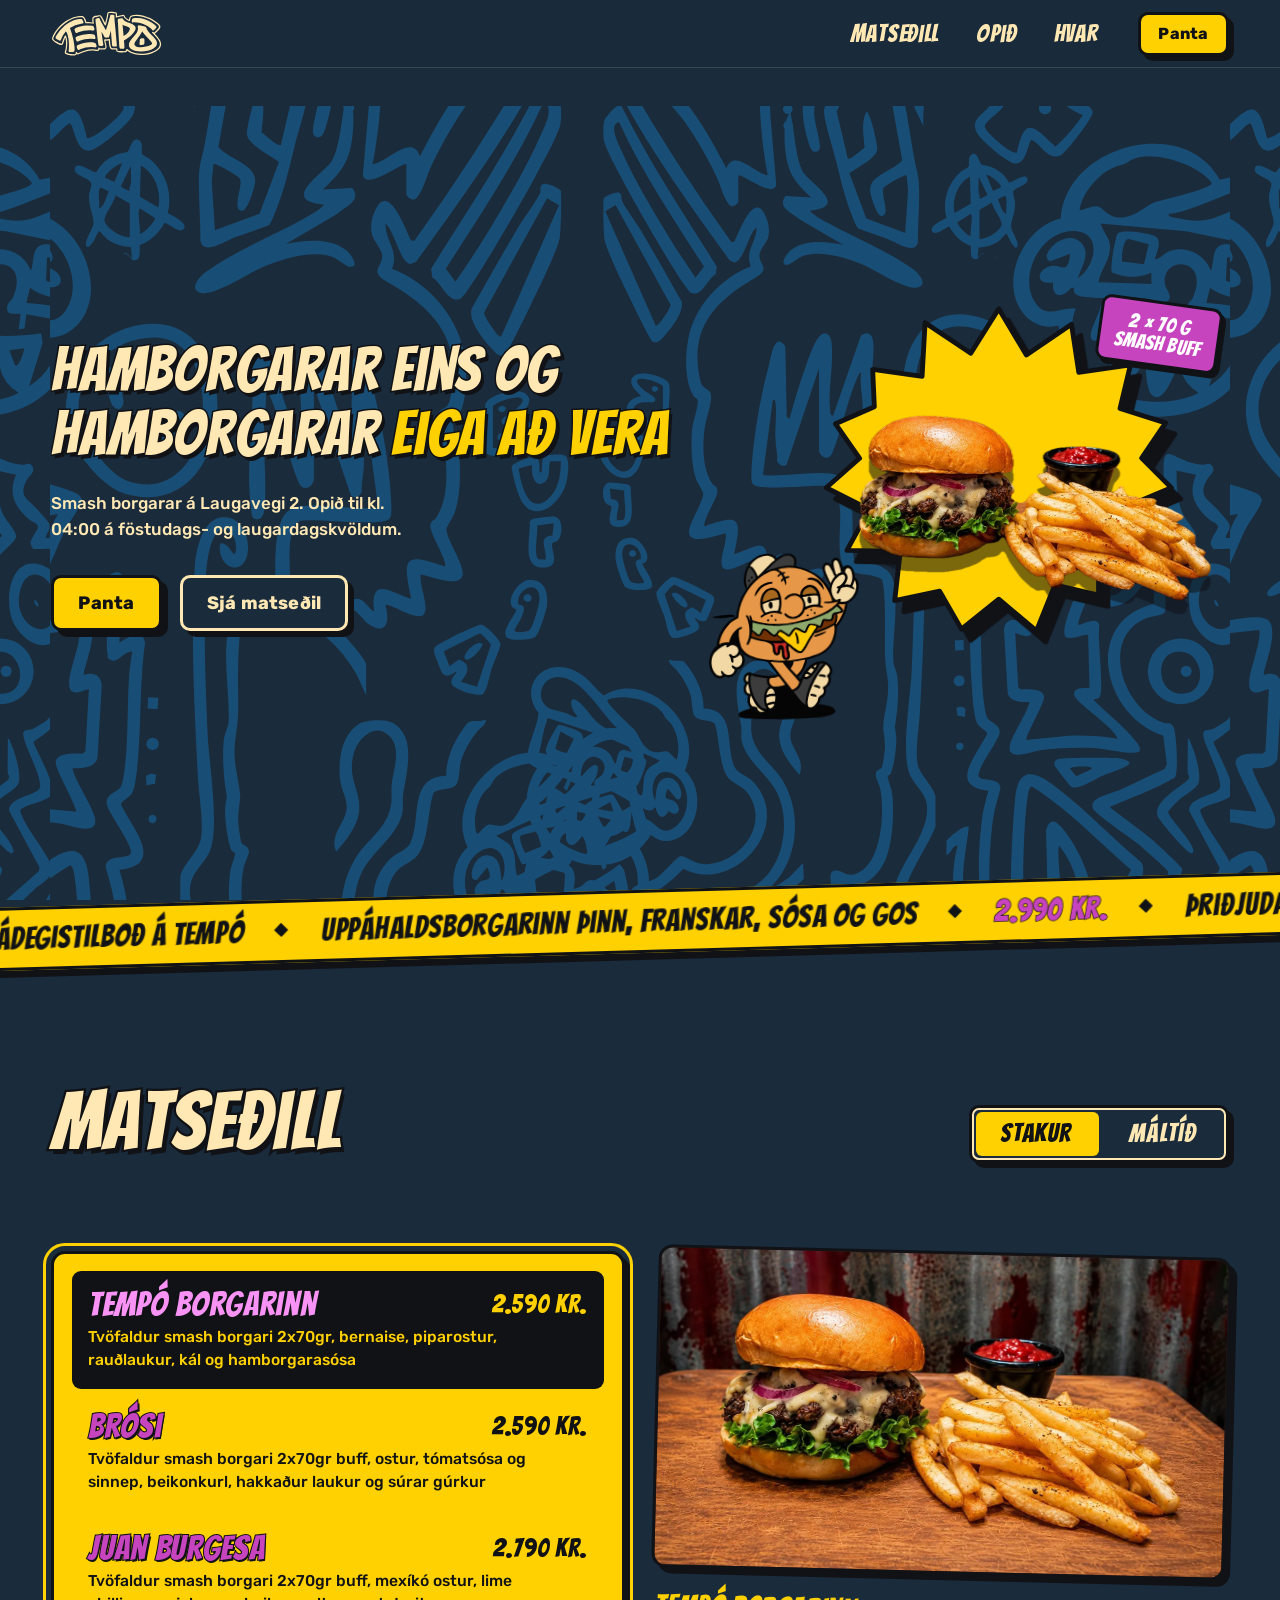
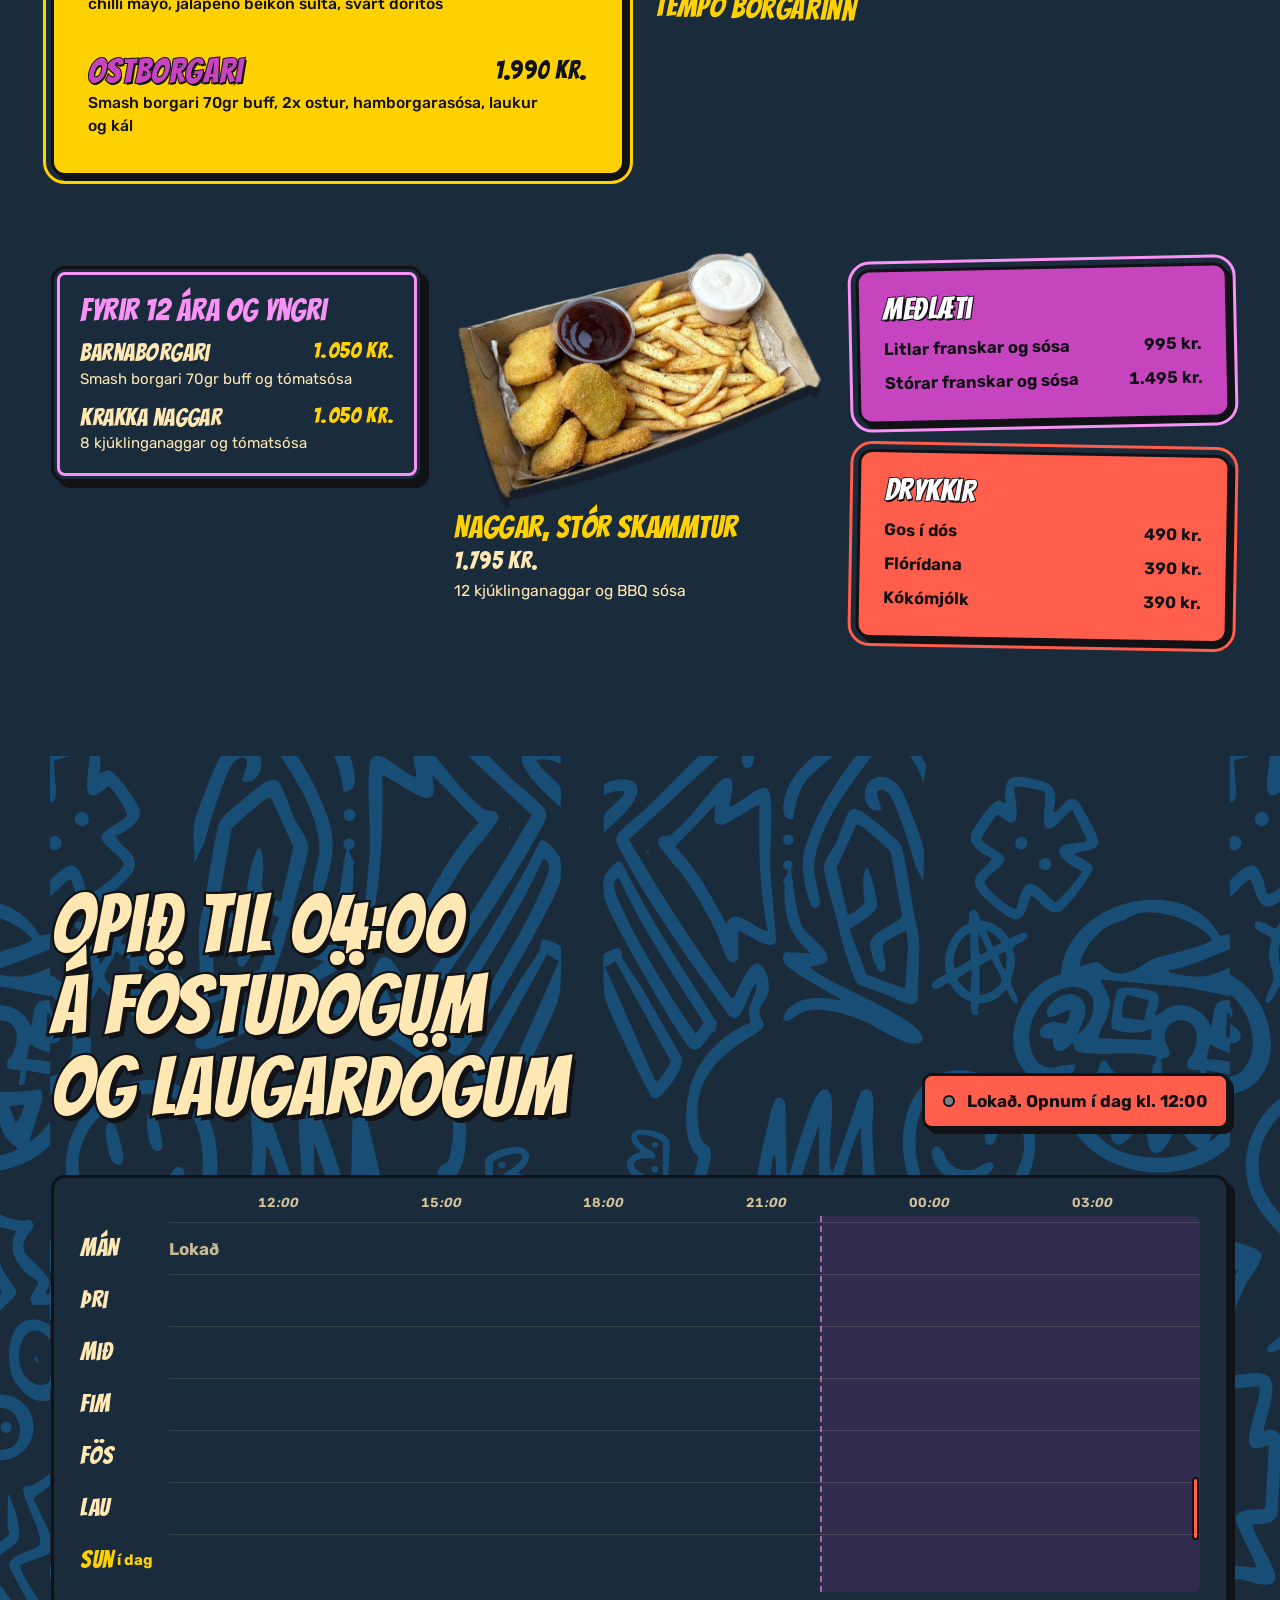
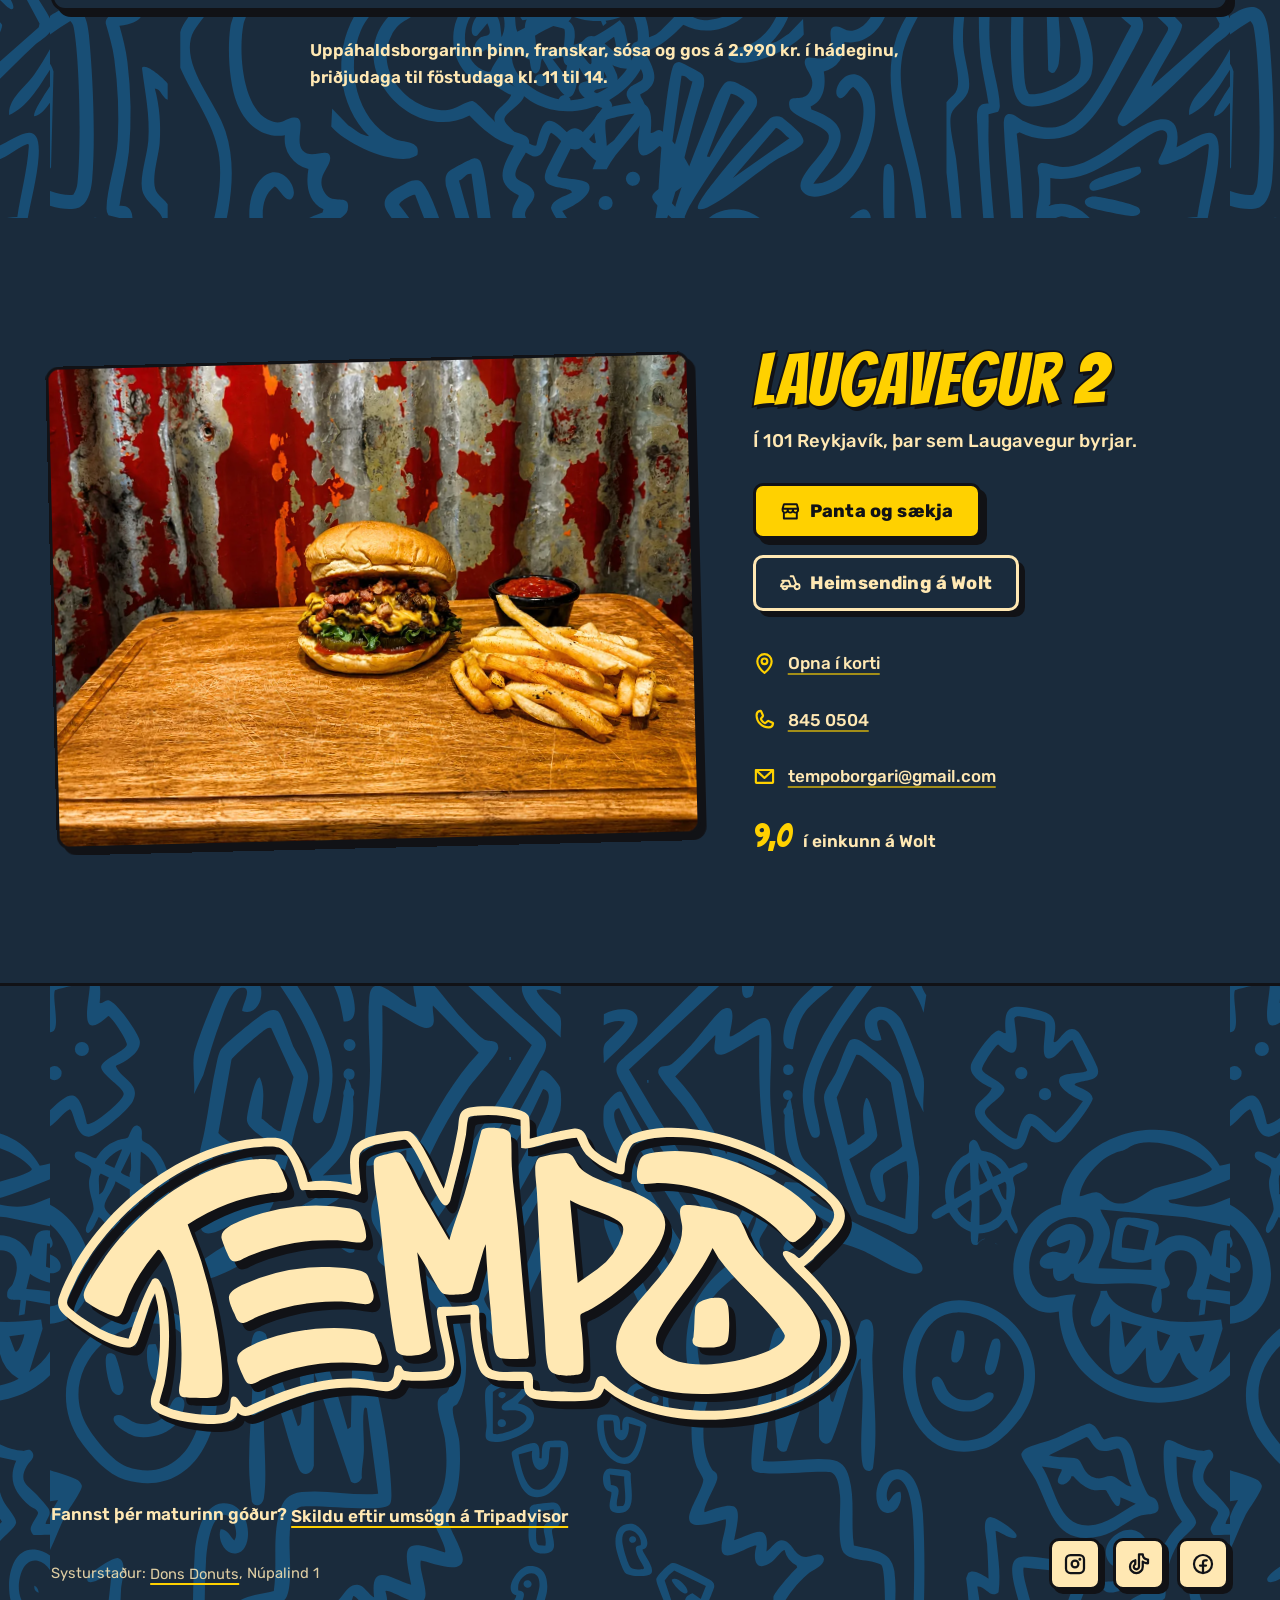
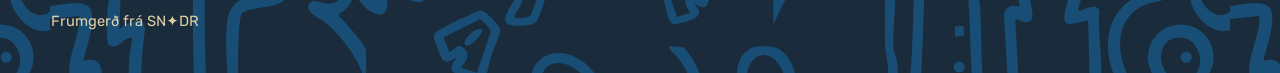
==== commit 4a7f593d: "Deploy 7da02f9 Tempó prototype (noindex preview)" ====
--- a/index.html
+++ b/index.html
@@ -18,7 +18,7 @@
 <link rel="stylesheet" href="assets/tempo.css?v=75838f59">
 <script src="assets/vendor/gsap.min.js" defer></script>
 <script src="assets/vendor/ScrollTrigger.min.js" defer></script>
-<script src="assets/tempo.js?v=7166f9d1" defer></script>
+<script src="assets/tempo.js?v=ce2691a5" defer></script>
 </head>
 <body>
 <svg class="sprite" aria-hidden="true" focusable="false"><symbol id="i-arrow-up-right" viewBox="0 0 256 256"><path d="M204,64V168a12,12,0,0,1-24,0V93L72.49,200.49a12,12,0,0,1-17-17L163,76H88a12,12,0,0,1,0-24H192A12,12,0,0,1,204,64Z"/></symbol><symbol id="i-envelope-simple" viewBox="0 0 256 256"><path d="M224,44H32A12,12,0,0,0,20,56V192a20,20,0,0,0,20,20H216a20,20,0,0,0,20-20V56A12,12,0,0,0,224,44ZM193.15,68,128,127.72,62.85,68ZM44,188V83.28l75.89,69.57a12,12,0,0,0,16.22,0L212,83.28V188Z"/></symbol><symbol id="i-facebook-logo" viewBox="0 0 256 256"><path d="M128,20A108,108,0,1,0,236,128,108.12,108.12,0,0,0,128,20Zm12,191.13V156h20a12,12,0,0,0,0-24H140V112a12,12,0,0,1,12-12h16a12,12,0,0,0,0-24H152a36,36,0,0,0-36,36v20H96a12,12,0,0,0,0,24h20v55.13a84,84,0,1,1,24,0Z"/></symbol><symbol id="i-instagram-logo" viewBox="0 0 256 256"><path d="M128,80a48,48,0,1,0,48,48A48.05,48.05,0,0,0,128,80Zm0,72a24,24,0,1,1,24-24A24,24,0,0,1,128,152ZM176,20H80A60.07,60.07,0,0,0,20,80v96a60.07,60.07,0,0,0,60,60h96a60.07,60.07,0,0,0,60-60V80A60.07,60.07,0,0,0,176,20Zm36,156a36,36,0,0,1-36,36H80a36,36,0,0,1-36-36V80A36,36,0,0,1,80,44h96a36,36,0,0,1,36,36ZM196,76a16,16,0,1,1-16-16A16,16,0,0,1,196,76Z"/></symbol><symbol id="i-list" viewBox="0 0 256 256"><path d="M228,128a12,12,0,0,1-12,12H40a12,12,0,0,1,0-24H216A12,12,0,0,1,228,128ZM40,76H216a12,12,0,0,0,0-24H40a12,12,0,0,0,0,24ZM216,180H40a12,12,0,0,0,0,24H216a12,12,0,0,0,0-24Z"/></symbol><symbol id="i-map-pin" viewBox="0 0 256 256"><path d="M128,60a44,44,0,1,0,44,44A44.05,44.05,0,0,0,128,60Zm0,64a20,20,0,1,1,20-20A20,20,0,0,1,128,124Zm0-112a92.1,92.1,0,0,0-92,92c0,77.36,81.64,135.4,85.12,137.83a12,12,0,0,0,13.76,0,259,259,0,0,0,42.18-39C205.15,170.57,220,136.37,220,104A92.1,92.1,0,0,0,128,12Zm31.3,174.71A249.35,249.35,0,0,1,128,216.89a249.35,249.35,0,0,1-31.3-30.18C80,167.37,60,137.31,60,104a68,68,0,0,1,136,0C196,137.31,176,167.37,159.3,186.71Z"/></symbol><symbol id="i-moped" viewBox="0 0 256 256"><path d="M212,124c-1.22,0-2.43.06-3.62.16L175.24,35.79A12,12,0,0,0,164,28H132a12,12,0,0,0,0,24h23.68l30.23,80.6A44.28,44.28,0,0,0,171,152h-29.2L119.24,91.79A12,12,0,0,0,108,84H28a12,12,0,0,0,0,24h4v2.92A60.14,60.14,0,0,0,0,164a12,12,0,0,0,12,12h4.74a44,44,0,0,0,86.52,0h65.48A44,44,0,1,0,212,124ZM48,130.05a12,12,0,0,0,8-11.32V108H99.68l16.5,44H26.06A36,36,0,0,1,48,130.05ZM60,188a20,20,0,0,1-18.32-12H78.32A20,20,0,0,1,60,188Zm152,0a20,20,0,1,1,20-20A20,20,0,0,1,212,188Z"/></symbol><symbol id="i-phone" viewBox="0 0 256 256"><path d="M224,154.8l-47.09-21.11-.18-.08a19.94,19.94,0,0,0-19,1.75,13.08,13.08,0,0,0-1.12.84l-22.31,19c-13-7.05-26.43-20.37-33.49-33.21l19.06-22.66a11.76,11.76,0,0,0,.85-1.15,20,20,0,0,0,1.66-18.83,1.42,1.42,0,0,1-.08-.18L101.2,32A20.06,20.06,0,0,0,80.42,20.15,60.27,60.27,0,0,0,28,80c0,81.61,66.39,148,148,148a60.27,60.27,0,0,0,59.85-52.42A20.06,20.06,0,0,0,224,154.8ZM176,204A124.15,124.15,0,0,1,52,80,36.29,36.29,0,0,1,80.48,44.46l18.82,42L80.14,109.28a12,12,0,0,0-.86,1.16A20,20,0,0,0,78,130.08c9.42,19.28,28.83,38.56,48.31,48A20,20,0,0,0,146,176.63a11.63,11.63,0,0,0,1.11-.85l22.43-19.07,42,18.81A36.29,36.29,0,0,1,176,204Z"/></symbol><symbol id="i-storefront" viewBox="0 0 256 256"><path d="M236,96a12,12,0,0,0-.44-3.3L221.2,42.51A20.08,20.08,0,0,0,202,28H54A20.08,20.08,0,0,0,34.8,42.51L20.46,92.7A12,12,0,0,0,20,96h0v16a43.94,43.94,0,0,0,16,33.92V216a12,12,0,0,0,12,12H208a12,12,0,0,0,12-12V145.92A43.94,43.94,0,0,0,236,112V96ZM57.05,52H199l9.14,32H47.91Zm91,56v4a20,20,0,0,1-40,0v-4ZM53,128.71A20,20,0,0,1,44,112v-4H84v4a20,20,0,0,1-20,20,19.76,19.76,0,0,1-9.07-2.2A11.54,11.54,0,0,0,53,128.71ZM196,204H60V155.81c1.32.12,2.65.19,4,.19a43.86,43.86,0,0,0,32-13.85,43.89,43.89,0,0,0,64,0A43.86,43.86,0,0,0,192,156c1.35,0,2.68-.07,4-.19Zm16-92a20,20,0,0,1-9,16.71,11.66,11.66,0,0,0-1.88,1.09A20,20,0,0,1,172,112v-4h40Z"/></symbol><symbol id="i-tiktok-logo" viewBox="0 0 256 256"><path d="M224,68a44.05,44.05,0,0,1-44-44,12,12,0,0,0-12-12H128a12,12,0,0,0-12,12V156a16,16,0,1,1-22.85-14.47A12,12,0,0,0,100,130.69V88A12,12,0,0,0,85.9,76.19a79.35,79.35,0,0,0-47.08,27.74A81.84,81.84,0,0,0,20,156a80,80,0,0,0,160,0V122.67A107.47,107.47,0,0,0,224,132a12,12,0,0,0,12-12V80A12,12,0,0,0,224,68Zm-12,39.15a83.05,83.05,0,0,1-37-14.91A12,12,0,0,0,156,102v54a56,56,0,0,1-112,0,57.86,57.86,0,0,1,32-51.56V124a40,40,0,1,0,64,32V36h17.06A68.21,68.21,0,0,0,212,90.94Z"/></symbol><symbol id="i-x" viewBox="0 0 256 256"><path d="M208.49,191.51a12,12,0,0,1-17,17L128,145,64.49,208.49a12,12,0,0,1-17-17L111,128,47.51,64.49a12,12,0,0,1,17-17L128,111l63.51-63.52a12,12,0,0,1,17,17L145,128Z"/></symbol></svg>
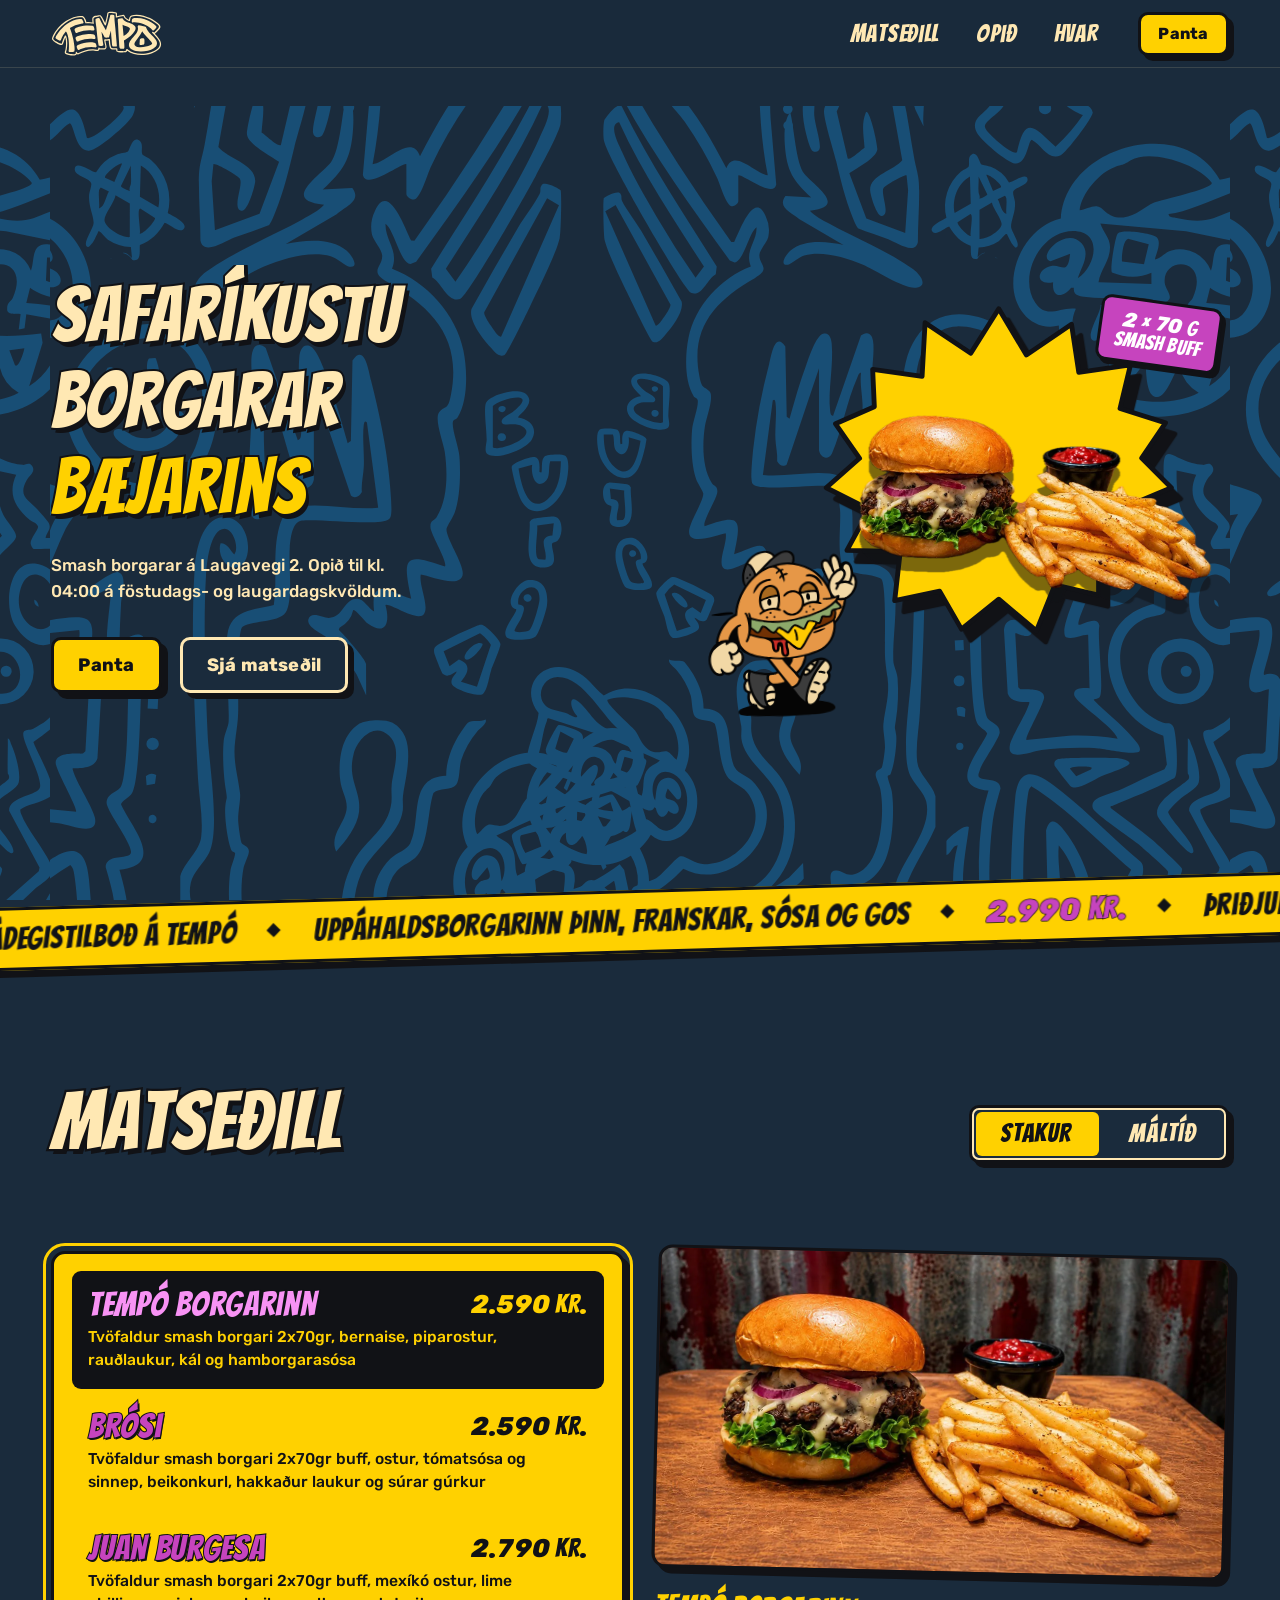
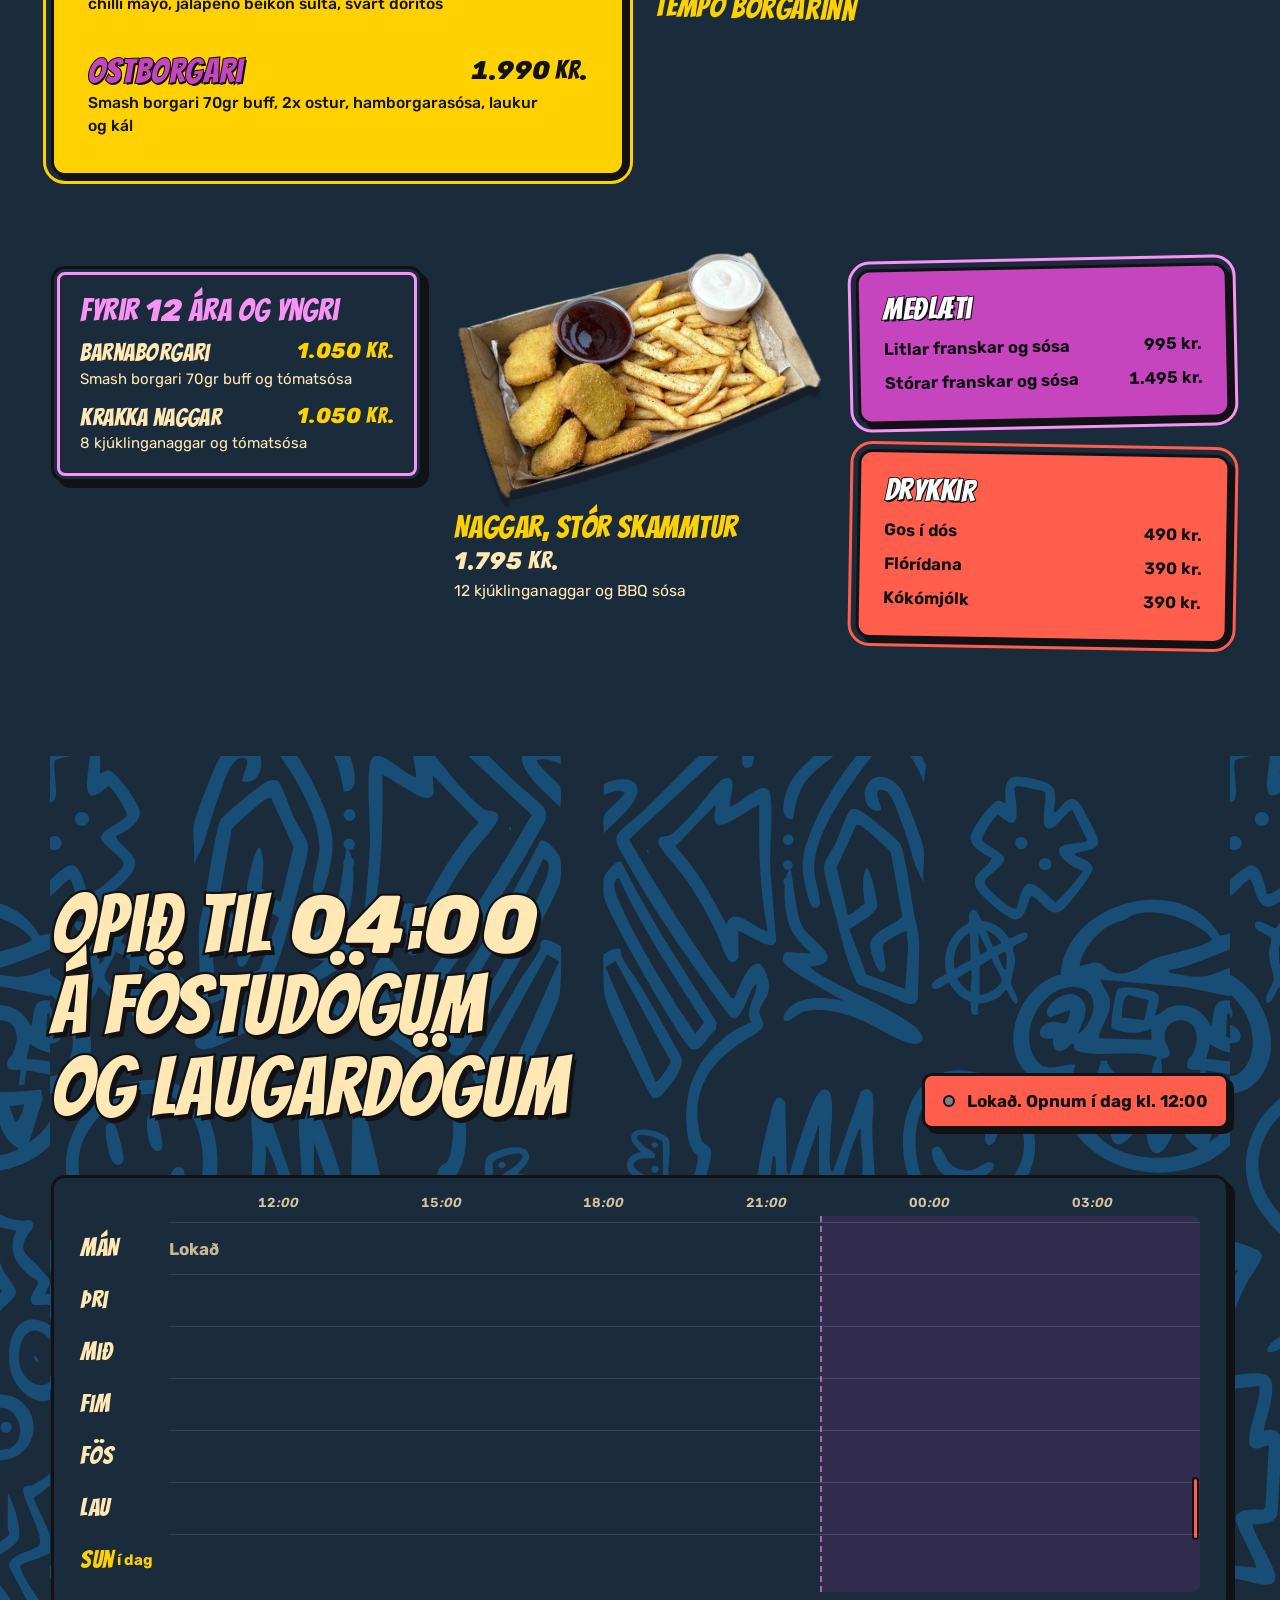
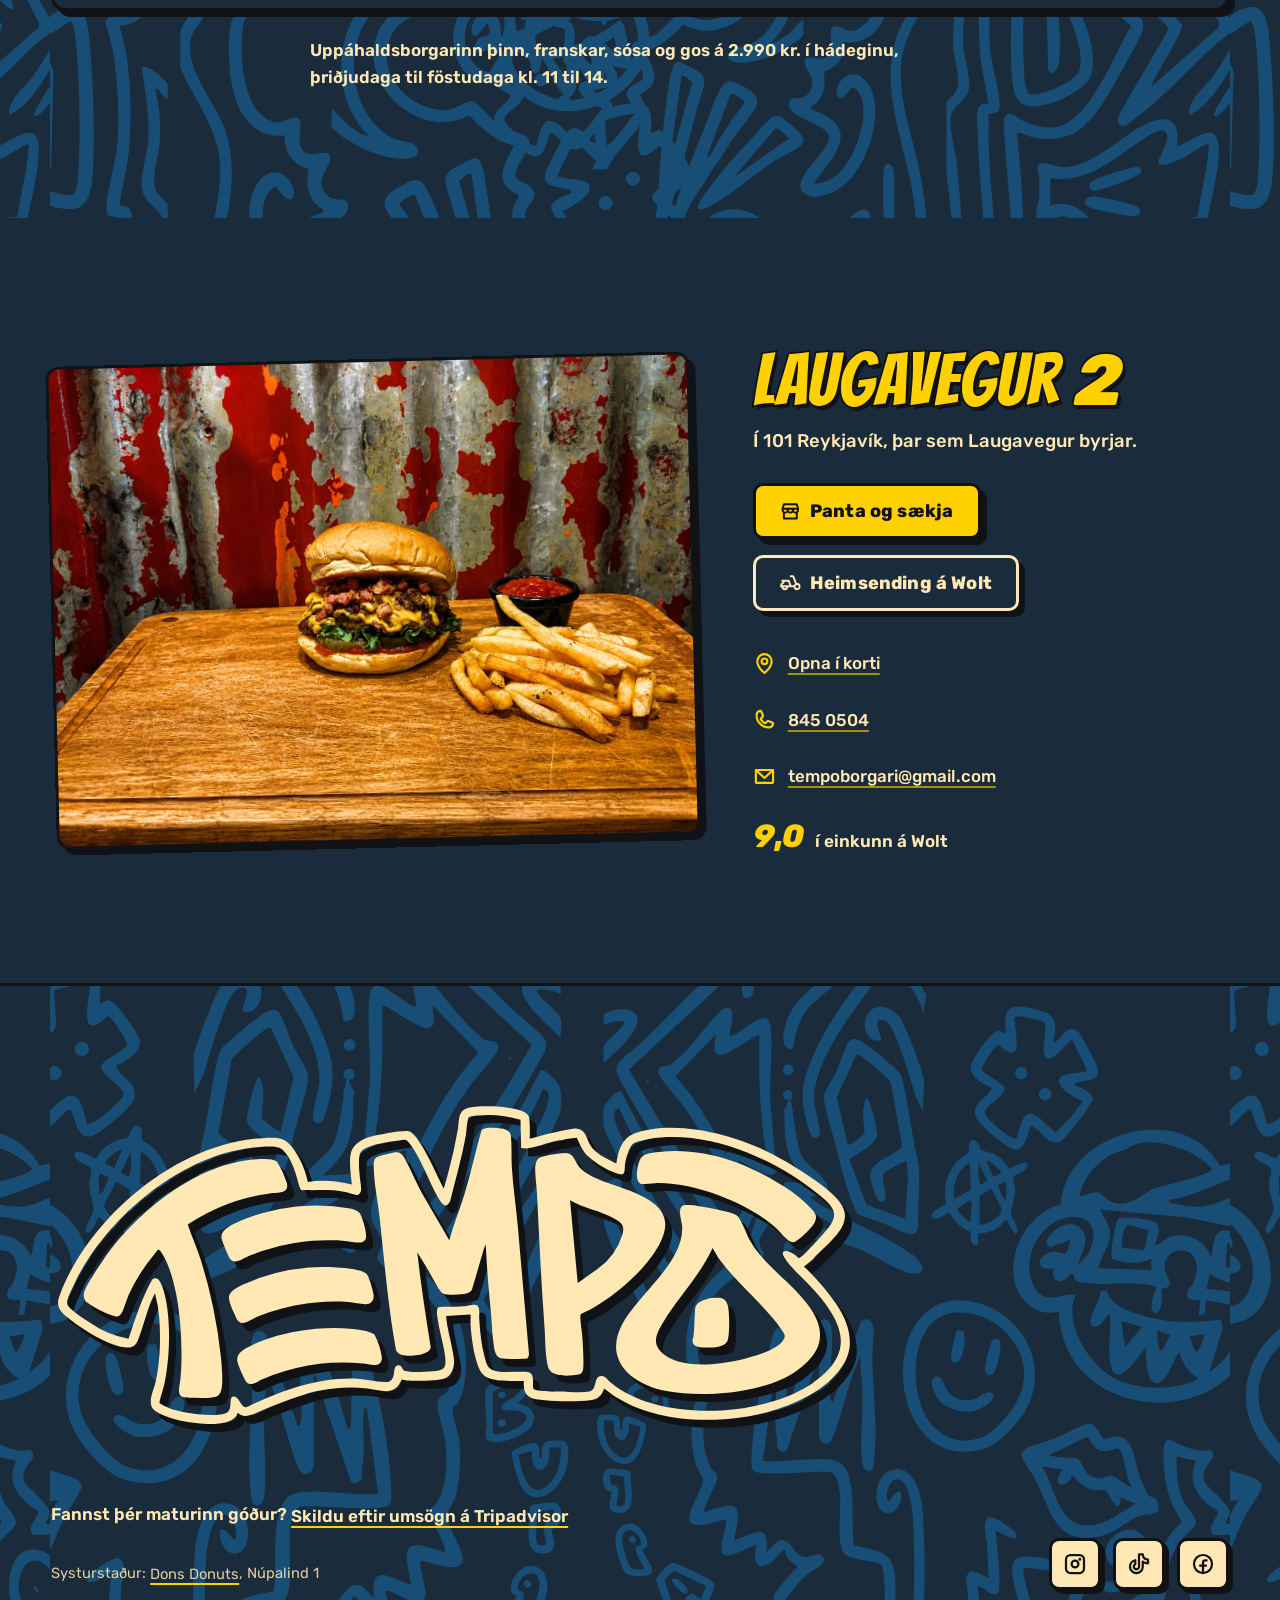
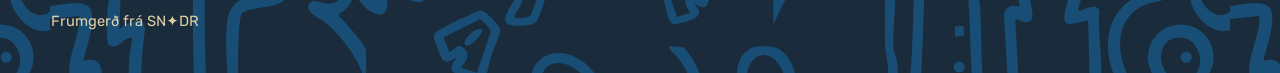
==== commit 679a1347: "Deploy 8fce5aa Tempó prototype (noindex preview)" ====
--- a/index.html
+++ b/index.html
@@ -12,10 +12,11 @@
 <link rel="apple-touch-icon" href="apple-touch-icon.png">
 <script>!function(){var r=document.documentElement;function s(v){r.getAttribute("data-input")!==v&&r.setAttribute("data-input",v)}addEventListener("pointerdown",function(){s("pointer")},!0);addEventListener("keydown",function(e){"Shift"!==e.key&&"Control"!==e.key&&"Alt"!==e.key&&"Meta"!==e.key&&s("key")},!0);r.classList.add("js")}();</script>
 <link rel="preload" href="assets/fonts/bangers.woff2" as="font" type="font/woff2" crossorigin>
+<link rel="preload" href="assets/fonts/rubik-digits-italic.woff2" as="font" type="font/woff2" crossorigin>
 <link rel="preload" href="assets/fonts/rubik-var.woff2" as="font" type="font/woff2" crossorigin>
 <link rel="preload" href="assets/img/cut-tempo.webp" as="image">
 <link rel="stylesheet" href="assets/focus-guard.css">
-<link rel="stylesheet" href="assets/tempo.css?v=75838f59">
+<link rel="stylesheet" href="assets/tempo.css?v=9cfc8cdd">
 <script src="assets/vendor/gsap.min.js" defer></script>
 <script src="assets/vendor/ScrollTrigger.min.js" defer></script>
 <script src="assets/tempo.js?v=ce2691a5" defer></script>
@@ -59,8 +60,9 @@
   <section class="hero dood" id="top" aria-labelledby="hero-title">
     <div class="hero__copy">
       <h1 class="hero__title" id="hero-title">
-        <span class="w"><span>Hamborgarar eins&nbsp;og</span></span>
-        <span class="w"><span>hamborgarar <em>eiga&nbsp;að&nbsp;vera</em></span></span>
+        <span class="w"><span>Safaríkustu</span></span>
+        <span class="w"><span>borgarar</span></span>
+        <span class="w"><span><em>bæjarins</em></span></span>
       </h1>
       <p class="hero__sub">Smash borgarar á Laugavegi 2. Opið til kl. 04:00 á föstudags- og laugardagskvöldum.</p>
       <div class="hero__cta">
--- a/assets/tempo.css
+++ b/assets/tempo.css
@@ -1,7 +1,11 @@
 /* Tempó Borgarar concept. Every colour is measured from their own menu PDF (Illustrator v2).
    Display: Bangers stands in for CC Zoinks (their menu face, Comicraft licence). Body: Rubik. */
 
-@font-face { font-family: "Bangers"; src: url("fonts/bangers.woff2") format("woff2"); font-display: swap; }
+/* Display = Bangers letters + heavy italic Rubik DIGITS. The Bangers 7 reads as a 1 ("70 g" looked like
+   "10 g"), and their own printed menu sets prices in a plain sans too. 4 KB digits-only subset. */
+@font-face { font-family: "Tempo Display"; src: url("fonts/bangers.woff2") format("woff2"); font-display: swap; }
+/* declared last so it wins over Bangers for 0-9 (overlapping ranges: the last face takes precedence) */
+@font-face { font-family: "Tempo Display"; src: url("fonts/rubik-digits-italic.woff2") format("woff2"); unicode-range: U+0030-0039; font-display: swap; }
 @font-face { font-family: "Rubik"; src: url("fonts/rubik-var.woff2") format("woff2"); font-weight: 300 900; font-display: swap; }
 
 :root {
@@ -26,7 +30,7 @@
   --ease-out: cubic-bezier(.22, 1, .36, 1);
   --ease-press: cubic-bezier(.3, .7, .4, 1);
 
-  --display: "Bangers", "Impact", "Arial Narrow Bold", sans-serif;
+  --display: "Tempo Display", "Impact", "Arial Narrow Bold", sans-serif;
   --body: "Rubik", system-ui, -apple-system, "Segoe UI", sans-serif;
 }
 
@@ -102,8 +106,8 @@
 .hero { position: relative; margin-top: -106px; padding: calc(106px + clamp(24px, 4vw, 56px)) var(--gut) clamp(56px, 7vw, 104px); min-height: min(100svh, 900px); display: grid; grid-template-columns: minmax(0, 1.2fr) minmax(0, .8fr); align-items: center; gap: clamp(24px, 4vw, 64px); max-width: none; }
 .hero > * { max-width: calc(var(--max) * .6); }
 .hero__copy { justify-self: end; width: 100%; }
-.hero__title { font: 400 clamp(3rem, 4.8vw, 4.75rem)/1 var(--display); letter-spacing: .012em; color: var(--cream); -webkit-text-stroke: .05em var(--ink); paint-order: stroke fill; text-shadow: .05em .06em 0 var(--ink); }
-.hero__title .w { display: block; overflow: hidden; padding: .04em .1em .08em 0; margin-bottom: -.08em; }
+.hero__title { font: 400 clamp(3.2rem, 6vw, 5.6rem)/1 var(--display); letter-spacing: .012em; color: var(--cream); -webkit-text-stroke: .05em var(--ink); paint-order: stroke fill; text-shadow: .05em .06em 0 var(--ink); }
+.hero__title .w { display: block; overflow: hidden; padding: .16em .1em .08em 0; margin: -.12em 0 -.08em; }
 .hero__title .w > span { display: inline-block; white-space: nowrap; }
 .hero__title em { font-style: normal; color: var(--cheese); }
 .hero__sub { margin-top: clamp(18px, 2vw, 26px); max-width: 34ch; font-size: clamp(1.06rem, 1.3vw, 1.25rem); font-weight: 500; }
@@ -307,7 +311,9 @@
   .foot__social { grid-row: auto; }
 }
 @media (max-width: 520px) {
-  .hero__title { font-size: clamp(2.2rem, 10.9vw, 3.6rem); }
+  .hero__sub { margin-top: 12px; }
+  .hero__cta { margin-top: 16px; }
+  .hero__title { font-size: clamp(2rem, 10.4vw, 3.4rem); }
   .hero__title .w > span { white-space: normal; text-wrap: balance; }
   .hero__cta .btn { flex: 1 1 auto; }
   .switch button { min-width: 0; }
@@ -323,7 +329,7 @@
   .hero__stage { max-width: max(160px, calc(100svh - 371px)); }
 }
 @media (max-width: 360px) {
-  .hero__title { font-size: 2.1rem; }
+  .hero__title { font-size: 2rem; }
   .hero__cta { gap: 12px; }
   .hero__cta .btn { padding-inline: .8em; }
 }
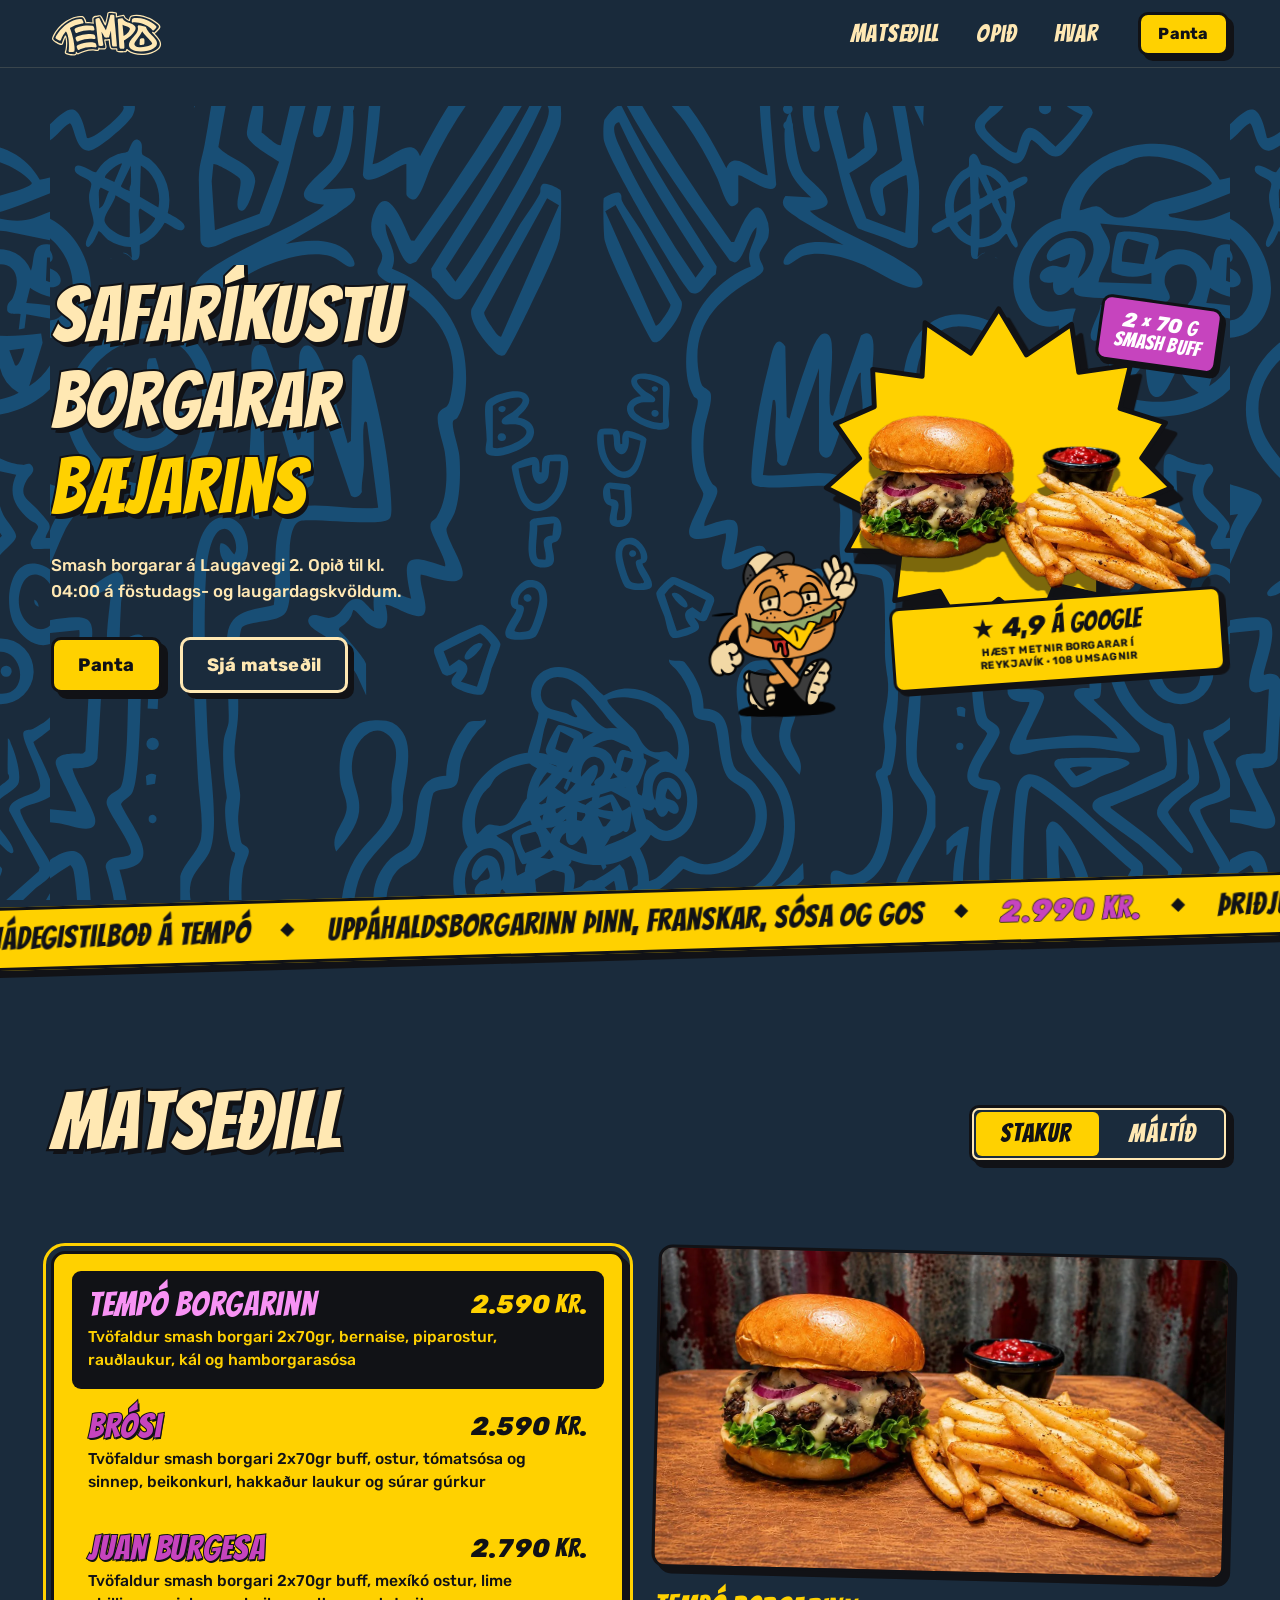
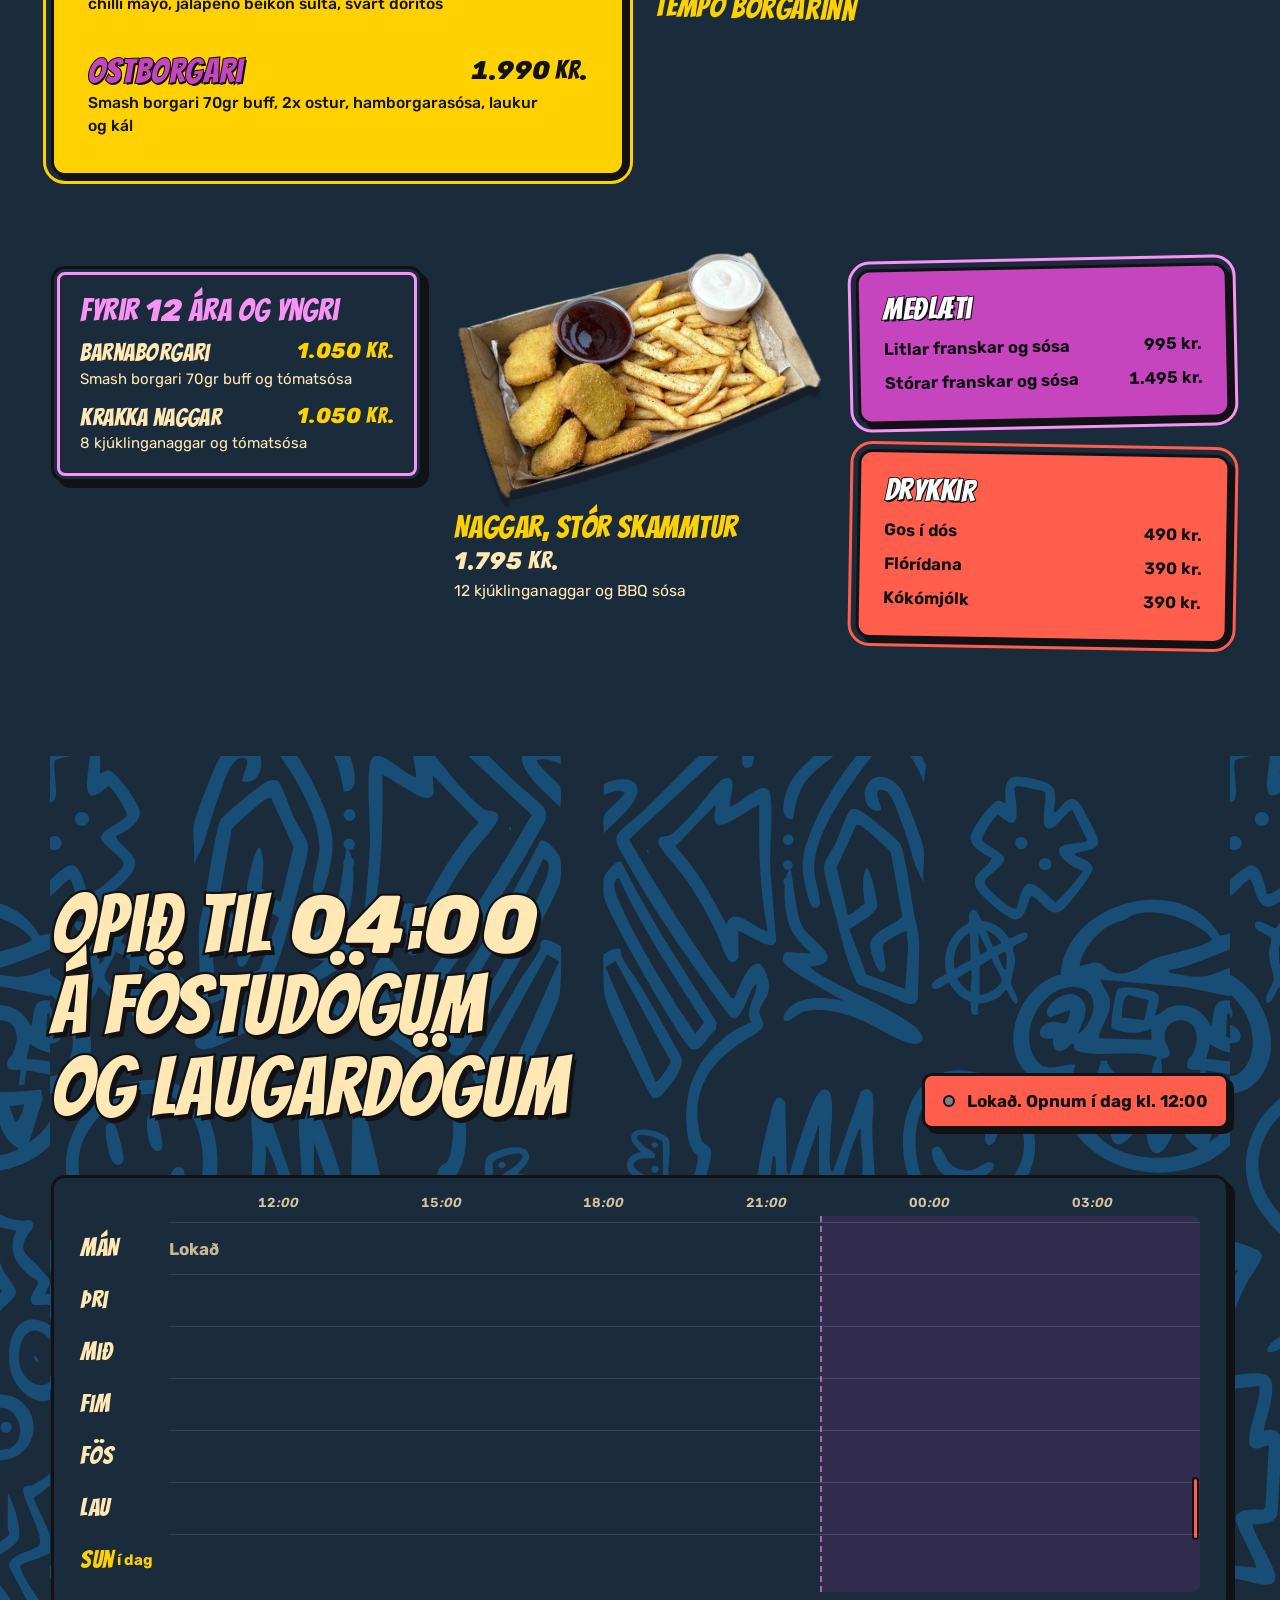
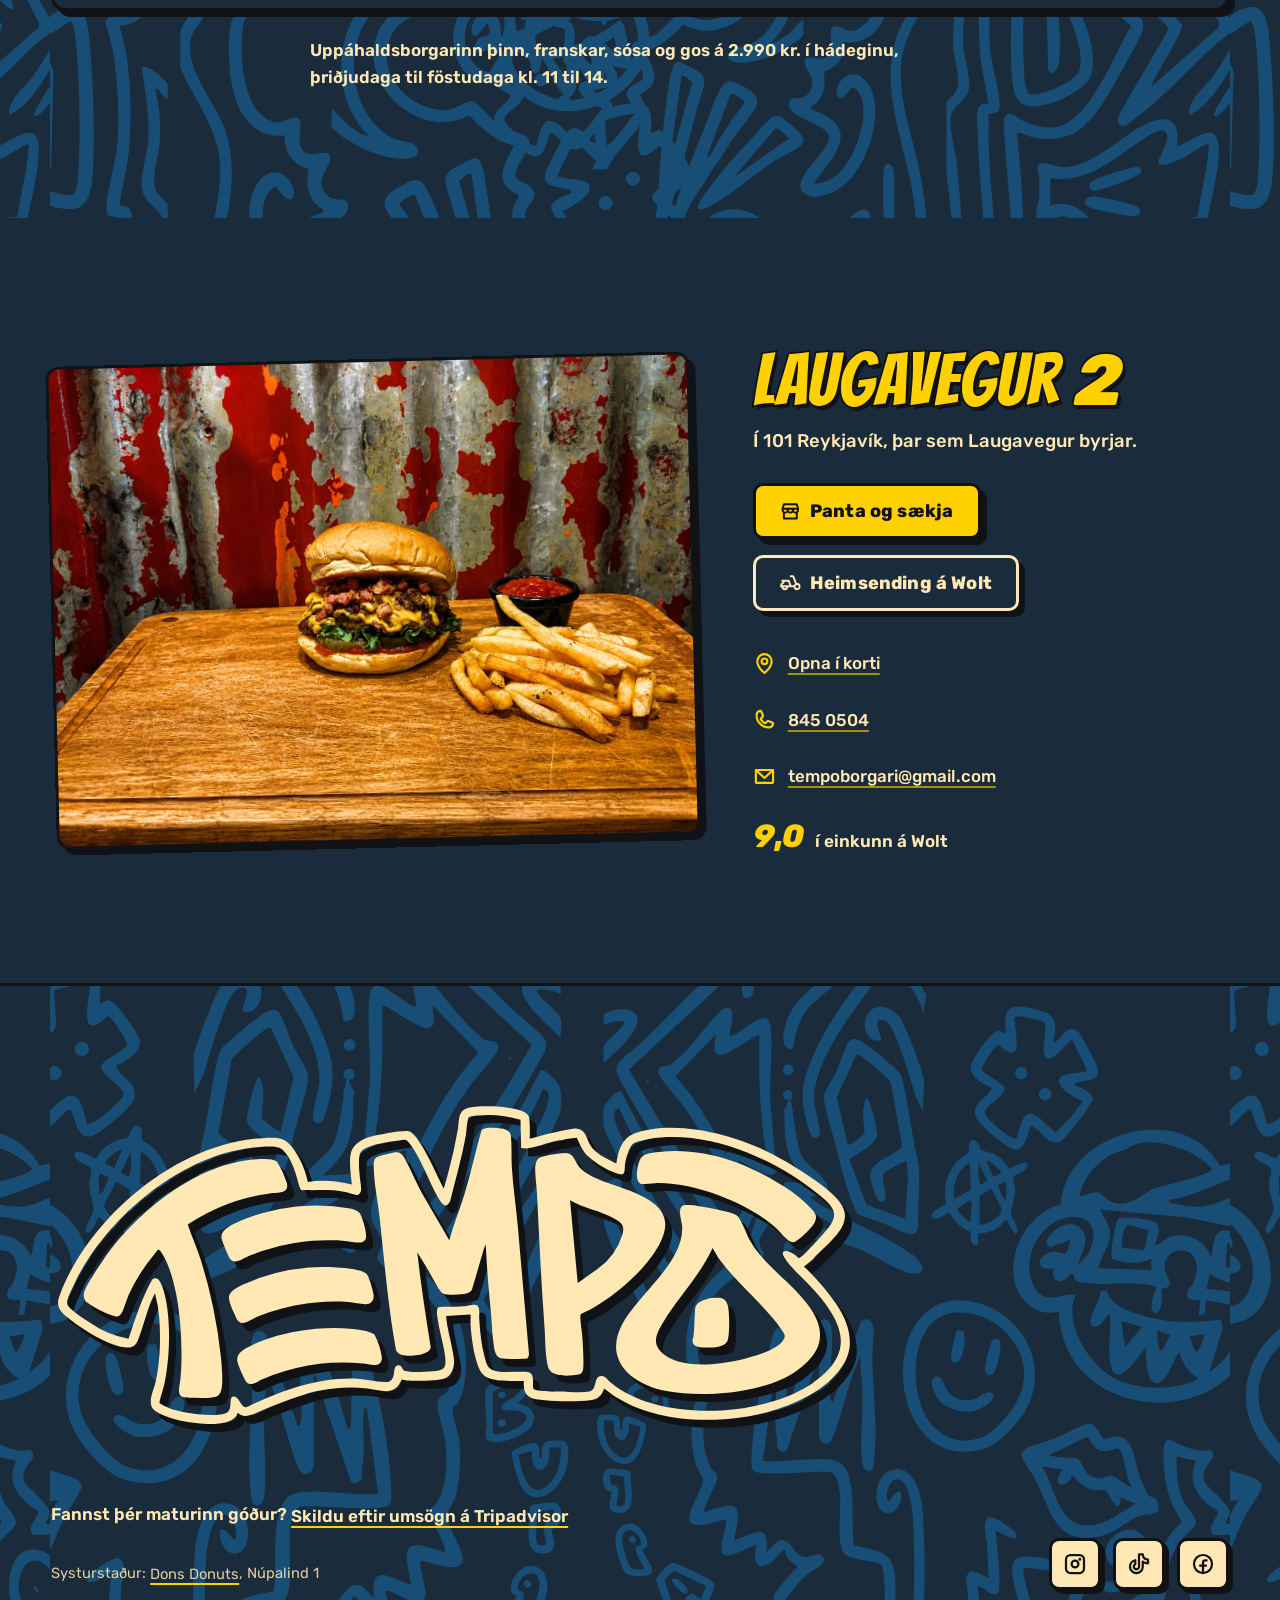
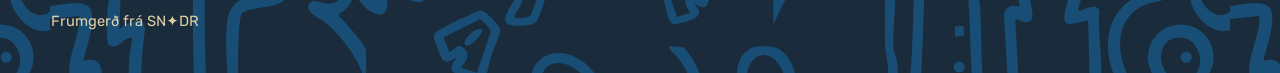
==== commit dcc46129: "Deploy 08f59c5 Tempó prototype (noindex preview)" ====
--- a/index.html
+++ b/index.html
@@ -16,10 +16,10 @@
 <link rel="preload" href="assets/fonts/rubik-var.woff2" as="font" type="font/woff2" crossorigin>
 <link rel="preload" href="assets/img/cut-tempo.webp" as="image">
 <link rel="stylesheet" href="assets/focus-guard.css">
-<link rel="stylesheet" href="assets/tempo.css?v=9cfc8cdd">
+<link rel="stylesheet" href="assets/tempo.css?v=49773374">
 <script src="assets/vendor/gsap.min.js" defer></script>
 <script src="assets/vendor/ScrollTrigger.min.js" defer></script>
-<script src="assets/tempo.js?v=ce2691a5" defer></script>
+<script src="assets/tempo.js?v=b8db542b" defer></script>
 </head>
 <body>
 <svg class="sprite" aria-hidden="true" focusable="false"><symbol id="i-arrow-up-right" viewBox="0 0 256 256"><path d="M204,64V168a12,12,0,0,1-24,0V93L72.49,200.49a12,12,0,0,1-17-17L163,76H88a12,12,0,0,1,0-24H192A12,12,0,0,1,204,64Z"/></symbol><symbol id="i-envelope-simple" viewBox="0 0 256 256"><path d="M224,44H32A12,12,0,0,0,20,56V192a20,20,0,0,0,20,20H216a20,20,0,0,0,20-20V56A12,12,0,0,0,224,44ZM193.15,68,128,127.72,62.85,68ZM44,188V83.28l75.89,69.57a12,12,0,0,0,16.22,0L212,83.28V188Z"/></symbol><symbol id="i-facebook-logo" viewBox="0 0 256 256"><path d="M128,20A108,108,0,1,0,236,128,108.12,108.12,0,0,0,128,20Zm12,191.13V156h20a12,12,0,0,0,0-24H140V112a12,12,0,0,1,12-12h16a12,12,0,0,0,0-24H152a36,36,0,0,0-36,36v20H96a12,12,0,0,0,0,24h20v55.13a84,84,0,1,1,24,0Z"/></symbol><symbol id="i-instagram-logo" viewBox="0 0 256 256"><path d="M128,80a48,48,0,1,0,48,48A48.05,48.05,0,0,0,128,80Zm0,72a24,24,0,1,1,24-24A24,24,0,0,1,128,152ZM176,20H80A60.07,60.07,0,0,0,20,80v96a60.07,60.07,0,0,0,60,60h96a60.07,60.07,0,0,0,60-60V80A60.07,60.07,0,0,0,176,20Zm36,156a36,36,0,0,1-36,36H80a36,36,0,0,1-36-36V80A36,36,0,0,1,80,44h96a36,36,0,0,1,36,36ZM196,76a16,16,0,1,1-16-16A16,16,0,0,1,196,76Z"/></symbol><symbol id="i-list" viewBox="0 0 256 256"><path d="M228,128a12,12,0,0,1-12,12H40a12,12,0,0,1,0-24H216A12,12,0,0,1,228,128ZM40,76H216a12,12,0,0,0,0-24H40a12,12,0,0,0,0,24ZM216,180H40a12,12,0,0,0,0,24H216a12,12,0,0,0,0-24Z"/></symbol><symbol id="i-map-pin" viewBox="0 0 256 256"><path d="M128,60a44,44,0,1,0,44,44A44.05,44.05,0,0,0,128,60Zm0,64a20,20,0,1,1,20-20A20,20,0,0,1,128,124Zm0-112a92.1,92.1,0,0,0-92,92c0,77.36,81.64,135.4,85.12,137.83a12,12,0,0,0,13.76,0,259,259,0,0,0,42.18-39C205.15,170.57,220,136.37,220,104A92.1,92.1,0,0,0,128,12Zm31.3,174.71A249.35,249.35,0,0,1,128,216.89a249.35,249.35,0,0,1-31.3-30.18C80,167.37,60,137.31,60,104a68,68,0,0,1,136,0C196,137.31,176,167.37,159.3,186.71Z"/></symbol><symbol id="i-moped" viewBox="0 0 256 256"><path d="M212,124c-1.22,0-2.43.06-3.62.16L175.24,35.79A12,12,0,0,0,164,28H132a12,12,0,0,0,0,24h23.68l30.23,80.6A44.28,44.28,0,0,0,171,152h-29.2L119.24,91.79A12,12,0,0,0,108,84H28a12,12,0,0,0,0,24h4v2.92A60.14,60.14,0,0,0,0,164a12,12,0,0,0,12,12h4.74a44,44,0,0,0,86.52,0h65.48A44,44,0,1,0,212,124ZM48,130.05a12,12,0,0,0,8-11.32V108H99.68l16.5,44H26.06A36,36,0,0,1,48,130.05ZM60,188a20,20,0,0,1-18.32-12H78.32A20,20,0,0,1,60,188Zm152,0a20,20,0,1,1,20-20A20,20,0,0,1,212,188Z"/></symbol><symbol id="i-phone" viewBox="0 0 256 256"><path d="M224,154.8l-47.09-21.11-.18-.08a19.94,19.94,0,0,0-19,1.75,13.08,13.08,0,0,0-1.12.84l-22.31,19c-13-7.05-26.43-20.37-33.49-33.21l19.06-22.66a11.76,11.76,0,0,0,.85-1.15,20,20,0,0,0,1.66-18.83,1.42,1.42,0,0,1-.08-.18L101.2,32A20.06,20.06,0,0,0,80.42,20.15,60.27,60.27,0,0,0,28,80c0,81.61,66.39,148,148,148a60.27,60.27,0,0,0,59.85-52.42A20.06,20.06,0,0,0,224,154.8ZM176,204A124.15,124.15,0,0,1,52,80,36.29,36.29,0,0,1,80.48,44.46l18.82,42L80.14,109.28a12,12,0,0,0-.86,1.16A20,20,0,0,0,78,130.08c9.42,19.28,28.83,38.56,48.31,48A20,20,0,0,0,146,176.63a11.63,11.63,0,0,0,1.11-.85l22.43-19.07,42,18.81A36.29,36.29,0,0,1,176,204Z"/></symbol><symbol id="i-storefront" viewBox="0 0 256 256"><path d="M236,96a12,12,0,0,0-.44-3.3L221.2,42.51A20.08,20.08,0,0,0,202,28H54A20.08,20.08,0,0,0,34.8,42.51L20.46,92.7A12,12,0,0,0,20,96h0v16a43.94,43.94,0,0,0,16,33.92V216a12,12,0,0,0,12,12H208a12,12,0,0,0,12-12V145.92A43.94,43.94,0,0,0,236,112V96ZM57.05,52H199l9.14,32H47.91Zm91,56v4a20,20,0,0,1-40,0v-4ZM53,128.71A20,20,0,0,1,44,112v-4H84v4a20,20,0,0,1-20,20,19.76,19.76,0,0,1-9.07-2.2A11.54,11.54,0,0,0,53,128.71ZM196,204H60V155.81c1.32.12,2.65.19,4,.19a43.86,43.86,0,0,0,32-13.85,43.89,43.89,0,0,0,64,0A43.86,43.86,0,0,0,192,156c1.35,0,2.68-.07,4-.19Zm16-92a20,20,0,0,1-9,16.71,11.66,11.66,0,0,0-1.88,1.09A20,20,0,0,1,172,112v-4h40Z"/></symbol><symbol id="i-tiktok-logo" viewBox="0 0 256 256"><path d="M224,68a44.05,44.05,0,0,1-44-44,12,12,0,0,0-12-12H128a12,12,0,0,0-12,12V156a16,16,0,1,1-22.85-14.47A12,12,0,0,0,100,130.69V88A12,12,0,0,0,85.9,76.19a79.35,79.35,0,0,0-47.08,27.74A81.84,81.84,0,0,0,20,156a80,80,0,0,0,160,0V122.67A107.47,107.47,0,0,0,224,132a12,12,0,0,0,12-12V80A12,12,0,0,0,224,68Zm-12,39.15a83.05,83.05,0,0,1-37-14.91A12,12,0,0,0,156,102v54a56,56,0,0,1-112,0,57.86,57.86,0,0,1,32-51.56V124a40,40,0,1,0,64,32V36h17.06A68.21,68.21,0,0,0,212,90.94Z"/></symbol><symbol id="i-x" viewBox="0 0 256 256"><path d="M208.49,191.51a12,12,0,0,1-17,17L128,145,64.49,208.49a12,12,0,0,1-17-17L111,128,47.51,64.49a12,12,0,0,1,17-17L128,111l63.51-63.52a12,12,0,0,1,17,17L145,128Z"/></symbol></svg>
@@ -70,11 +70,12 @@
         <a class="btn btn--line btn--big" href="#matsedill">Sjá matseðil</a>
       </div>
     </div>
-    <div class="hero__stage" aria-hidden="true">
-      <svg class="hero__burst" viewBox="-100 -100 200 200"><polygon data-burst points=""/></svg>
+    <div class="hero__stage">
+      <svg class="hero__burst" viewBox="-100 -100 200 200" aria-hidden="true" focusable="false"><polygon data-burst points=""/></svg>
       <img class="hero__burger" src="assets/img/cut-tempo.webp" width="998" height="531" alt="">
-      <span class="sticker sticker--grape hero__tag">2 × 70 g<br>smash buff</span>
-      <div class="guy-home guy-home--hero" data-guy-home="hero"><img src="assets/svg/mascot.svg" width="1220" height="1160" alt=""></div>
+      <span class="sticker sticker--grape hero__tag" aria-hidden="true">2 × 70 g<br>smash buff</span>
+      <div class="guy-home guy-home--hero" data-guy-home="hero" aria-hidden="true"><img src="assets/svg/mascot.svg" width="1220" height="1160" alt=""></div>
+      <p class="sticker sticker--cheese hero__rate"><span class="hero__rate-top"><span aria-hidden="true">★</span> 4,9 á Google</span><span class="hero__rate-sub">Hæst metnir borgarar í Reykjavík<span class="hero__rate-n"> · 108 umsagnir</span></span></p>
     </div>
   </section>
 
--- a/assets/tempo.css
+++ b/assets/tempo.css
@@ -71,6 +71,7 @@
 
 .sticker { display: inline-block; font: 400 1.35rem/.95 var(--display); letter-spacing: .02em; text-align: center; padding: .55em .7em .5em; border: var(--line) solid var(--ink); border-radius: var(--r-btn); box-shadow: 4px 4px 0 var(--ink); }
 .sticker--grape { background: var(--grape); color: #fff; }
+.sticker--cheese { background: var(--cheese); color: var(--ink); }
 
 /* ---------- chrome: constant bar + awning (SNDR mobile chrome standard) ---------- */
 .bar { position: fixed; inset: 0 0 auto 0; z-index: 40; height: var(--bar); background-color: rgba(26, 43, 60, .88); -webkit-backdrop-filter: blur(10px); backdrop-filter: blur(10px); border-bottom: 1px solid rgba(255, 232, 179, .14); }
@@ -118,6 +119,9 @@
 .hero__burst polygon { fill: var(--cheese); stroke: var(--ink); stroke-width: 2.6; stroke-linejoin: round; filter: drop-shadow(5px 6px 0 var(--ink)); }
 .hero__burger { position: absolute; left: 17%; bottom: 21%; width: 80%; height: auto; filter: drop-shadow(0 14px 0 rgba(17, 18, 22, .55)); transform-origin: 50% 100%; }
 .hero__tag { position: absolute; right: 2%; top: 6%; transform: rotate(8deg); font-size: clamp(1.1rem, 1.6vw, 1.5rem); }
+.hero__rate { position: absolute; right: 1%; bottom: 2%; z-index: 2; margin: 0; max-width: 74%; transform: rotate(-4deg); display: grid; gap: 5px; justify-items: center; padding: .5em .85em .55em; }
+.hero__rate-top { font: 400 clamp(1.35rem, 2.1vw, 2rem)/.95 var(--display); letter-spacing: .02em; }
+.hero__rate-sub { font: 700 clamp(.6rem, .82vw, .78rem)/1.25 var(--body); letter-spacing: .05em; text-transform: uppercase; text-wrap: balance; }
 .guy-home { position: absolute; aspect-ratio: 1220 / 1160; }
 .guy-home img { width: 100%; height: 100%; }
 .guy-home--hero { left: -16%; bottom: -9%; width: 40%; }
@@ -272,7 +276,7 @@
 /* ---------- entrance start states (only before .ready, with a JS failsafe) ---------- */
 html.js:not(.ready) .hero__title .w > span { transform: translateY(105%); }
 html.js:not(.ready) .hero__sub, html.js:not(.ready) .hero__cta { opacity: 0; }
-html.js:not(.ready) .hero__burger, html.js:not(.ready) .hero__burst, html.js:not(.ready) .hero__tag { opacity: 0; }
+html.js:not(.ready) .hero__burger, html.js:not(.ready) .hero__burst, html.js:not(.ready) .hero__tag, html.js:not(.ready) .hero__rate { opacity: 0; }
 
 /* ---------- responsive ---------- */
 @media (max-width: 1080px) {
@@ -327,6 +331,10 @@
 
 @media (max-width: 389px) {
   .hero__stage { max-width: max(160px, calc(100svh - 371px)); }
+  .hero__rate { max-width: 96%; right: 0; bottom: -3%; gap: 2px; padding: .26em .5em .3em; }
+  .hero__rate-top { font-size: 1.05rem; white-space: nowrap; }
+  .hero__rate-sub { font-size: .5rem; letter-spacing: .03em; }
+  .hero__rate-n { display: none; }
 }
 @media (max-width: 360px) {
   .hero__title { font-size: 2rem; }
@@ -340,5 +348,5 @@
 @media (prefers-reduced-motion: reduce) {
   *, *::before, *::after { animation-duration: .01ms !important; animation-iteration-count: 1 !important; transition-duration: .01ms !important; }
   html.js:not(.ready) .hero__title .w > span { transform: none; }
-  html.js:not(.ready) .hero__sub, html.js:not(.ready) .hero__cta, html.js:not(.ready) .hero__burger, html.js:not(.ready) .hero__burst, html.js:not(.ready) .hero__tag { opacity: 1; }
-}
+  html.js:not(.ready) .hero__sub, html.js:not(.ready) .hero__cta, html.js:not(.ready) .hero__burger, html.js:not(.ready) .hero__burst, html.js:not(.ready) .hero__tag, html.js:not(.ready) .hero__rate { opacity: 1; }
+}
